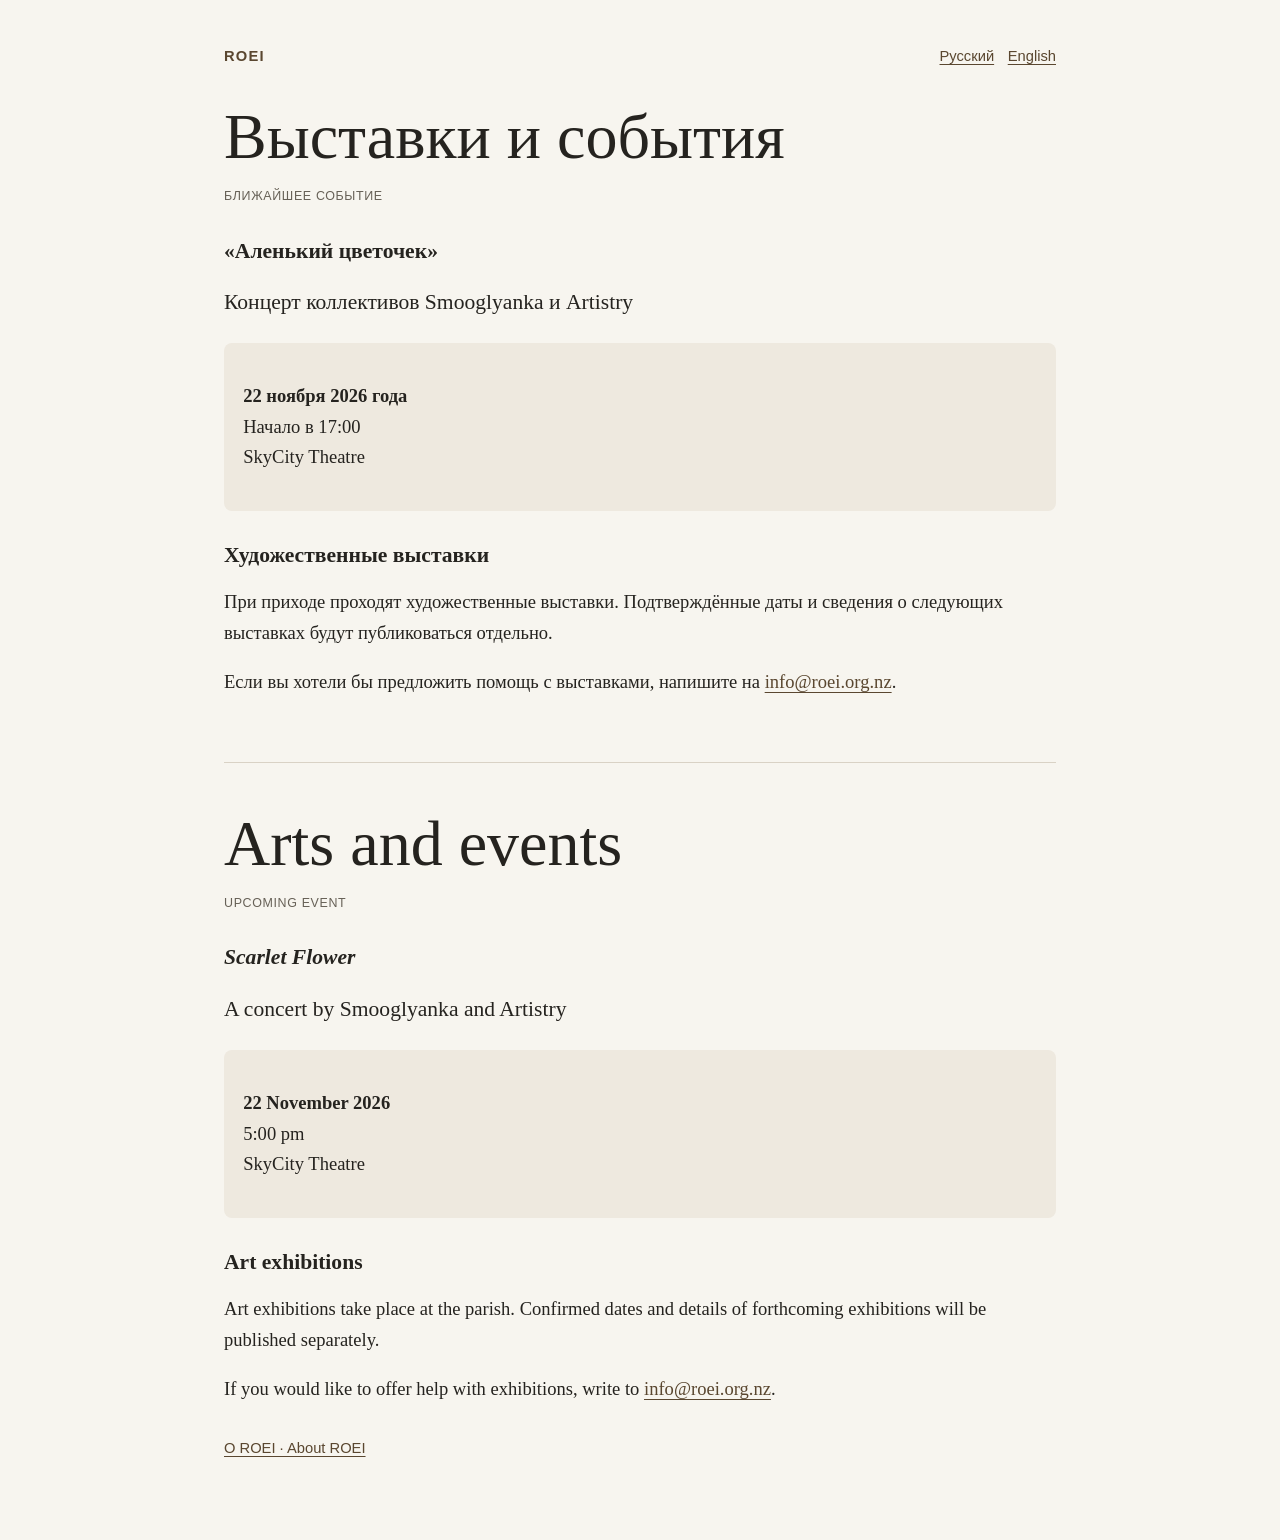
==== arts/index.html @ aa3d6685 "Add bilingual ROEI activity pages" ====
<!doctype html>
<html lang="en"><head><meta charset="utf-8"><meta name="viewport" content="width=device-width, initial-scale=1"><meta name="description" content="ROEI arts and cultural notices — выставки и события"><title>Arts and events · ROEI</title><link rel="stylesheet" href="/styles.css"></head>
<body><main>
<nav aria-label="Page navigation"><a class="home" href="/">ROEI</a><div class="language-links"><a href="#ru" lang="ru">Русский</a><a href="#en">English</a></div></nav>
<article id="ru" lang="ru"><h1>Выставки и события</h1><section id="scarlet-flower-ru"><p class="eyebrow">Ближайшее событие</p><h2>«Аленький цветочек»</h2><p class="lede">Концерт коллективов Smooglyanka и Artistry</p><div class="notice"><p><strong>22 ноября 2026 года</strong><br>Начало в 17:00<br>SkyCity Theatre</p></div></section><h2>Художественные выставки</h2><p>При приходе проходят художественные выставки. Подтверждённые даты и сведения о следующих выставках будут публиковаться отдельно.</p><p>Если вы хотели бы предложить помощь с выставками, напишите на <a href="mailto:info@roei.org.nz">info@roei.org.nz</a>.</p></article>
<article id="en" lang="en"><h1>Arts and events</h1><section id="scarlet-flower-en"><p class="eyebrow">Upcoming event</p><h2><em>Scarlet Flower</em></h2><p class="lede">A concert by Smooglyanka and Artistry</p><div class="notice"><p><strong>22 November 2026</strong><br>5:00 pm<br>SkyCity Theatre</p></div></section><h2>Art exhibitions</h2><p>Art exhibitions take place at the parish. Confirmed dates and details of forthcoming exhibitions will be published separately.</p><p>If you would like to offer help with exhibitions, write to <a href="mailto:info@roei.org.nz">info@roei.org.nz</a>.</p></article>
<p class="footer-links"><a href="/info/">О ROEI · About ROEI</a></p>
</main></body></html>
---- styles.css ----
:root {
  color-scheme: light;
  font-family: ui-serif, Georgia, Cambria, "Times New Roman", serif;
  background: #f7f5ef;
  color: #25231f;
  --paper: #f7f5ef;
  --panel: #eee9df;
  --line: #d9d2c5;
  --link: #5a4730;
  --muted: #676157;
}

* { box-sizing: border-box; }
html { scroll-behavior: smooth; }
body { margin: 0; background: var(--paper); }

main {
  width: min(100% - 2rem, 52rem);
  margin: 0 auto;
  padding: 2rem 0 4rem;
}

nav {
  display: flex;
  justify-content: space-between;
  align-items: center;
  gap: 1rem;
  margin-bottom: 2.5rem;
  font-family: ui-sans-serif, -apple-system, BlinkMacSystemFont, "Segoe UI", sans-serif;
  font-size: 0.92rem;
}

nav a, main a { color: var(--link); text-underline-offset: 0.2em; }
.home { font-weight: 700; letter-spacing: 0.08em; text-decoration: none; }
.language-links { display: flex; gap: 0.85rem; }

.hero { margin-bottom: 2.75rem; }
h1 {
  margin: 0 0 1rem;
  font-size: clamp(2.3rem, 8vw, 4rem);
  font-weight: 500;
  line-height: 1.03;
}
h2 { margin: 2rem 0 0.65rem; font-size: 1.35rem; line-height: 1.2; }
h3 { margin: 1.4rem 0 0.45rem; font-size: 1.08rem; }
p, li { font-size: clamp(1.03rem, 2.6vw, 1.16rem); line-height: 1.65; }
ul { margin: 0.75rem 0; padding-left: 1.3rem; }
.eyebrow, .meta, .status, .contact-label {
  font-family: ui-sans-serif, -apple-system, BlinkMacSystemFont, "Segoe UI", sans-serif;
}
.eyebrow { color: var(--muted); letter-spacing: 0.05em; text-transform: uppercase; font-size: 0.78rem; }
.lede { font-size: clamp(1.15rem, 3vw, 1.35rem); line-height: 1.55; }

.grid { display: grid; grid-template-columns: 1fr; gap: 1rem; margin: 1.5rem 0; }
.card {
  display: block;
  padding: 1.2rem;
  border: 1px solid var(--line);
  border-radius: 0.55rem;
  color: inherit;
  text-decoration: none;
  background: rgba(255,255,255,0.22);
}
.card:hover, .card:focus-visible { background: var(--panel); }
.card h2, .card h3 { margin-top: 0; }
.card p:last-child { margin-bottom: 0; }

article + article { margin-top: 4rem; padding-top: 3rem; border-top: 1px solid var(--line); }
.notice, .identity {
  margin: 1.5rem 0;
  padding: 1.2rem;
  background: var(--panel);
  border-radius: 0.5rem;
}
.status { display: inline-block; margin-bottom: 0.35rem; color: var(--muted); font-size: 0.84rem; font-weight: 700; }
.meta { color: var(--muted); font-size: 0.96rem; line-height: 1.65; }
.contact { font-weight: 700; overflow-wrap: anywhere; }
.identity { margin-top: 2.5rem; color: #5f594f; }
.identity p { margin: 0; font: 0.9rem/1.7 ui-sans-serif, -apple-system, BlinkMacSystemFont, "Segoe UI", sans-serif; }
.footer-links { margin-top: 2rem; font: 0.92rem/1.7 ui-sans-serif, -apple-system, BlinkMacSystemFont, "Segoe UI", sans-serif; }

@media (min-width: 42rem) {
  main { padding-top: 3rem; }
  .grid { grid-template-columns: repeat(3, 1fr); }
  .grid.two { grid-template-columns: repeat(2, 1fr); }
}
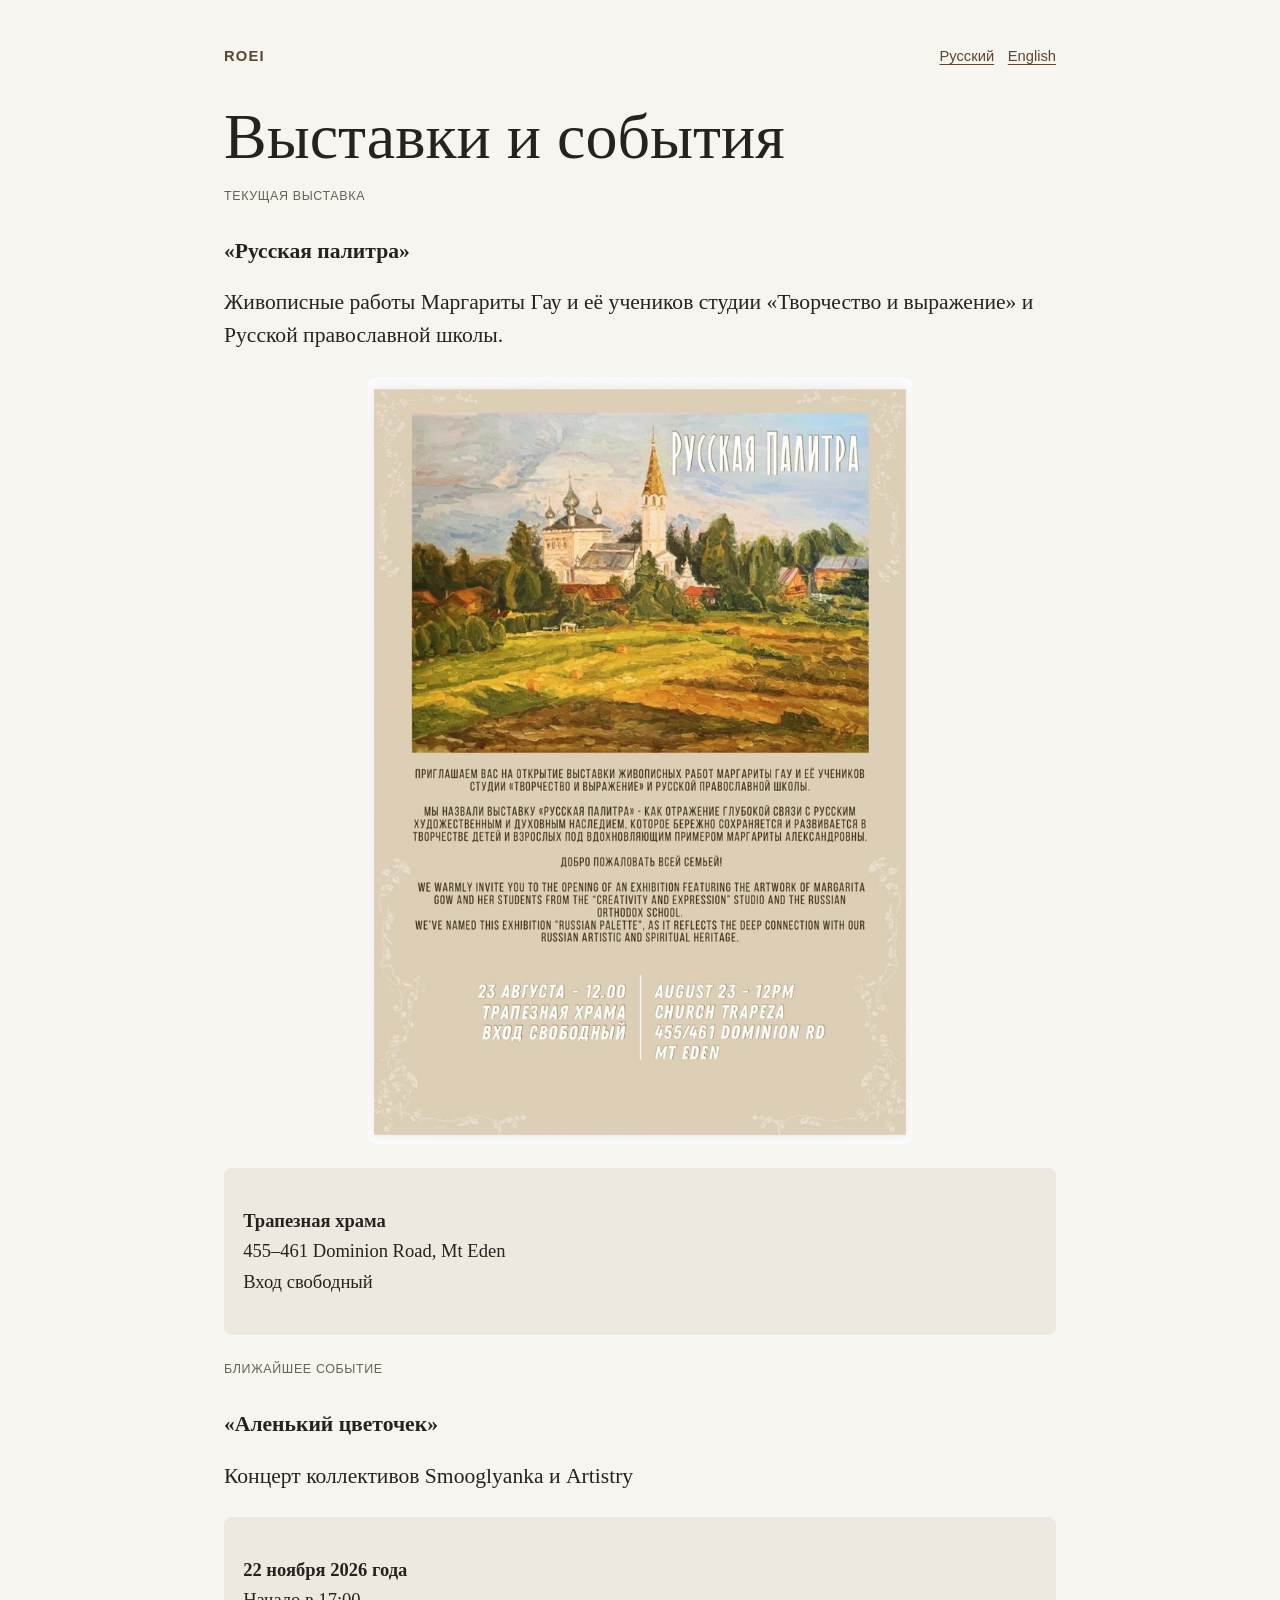
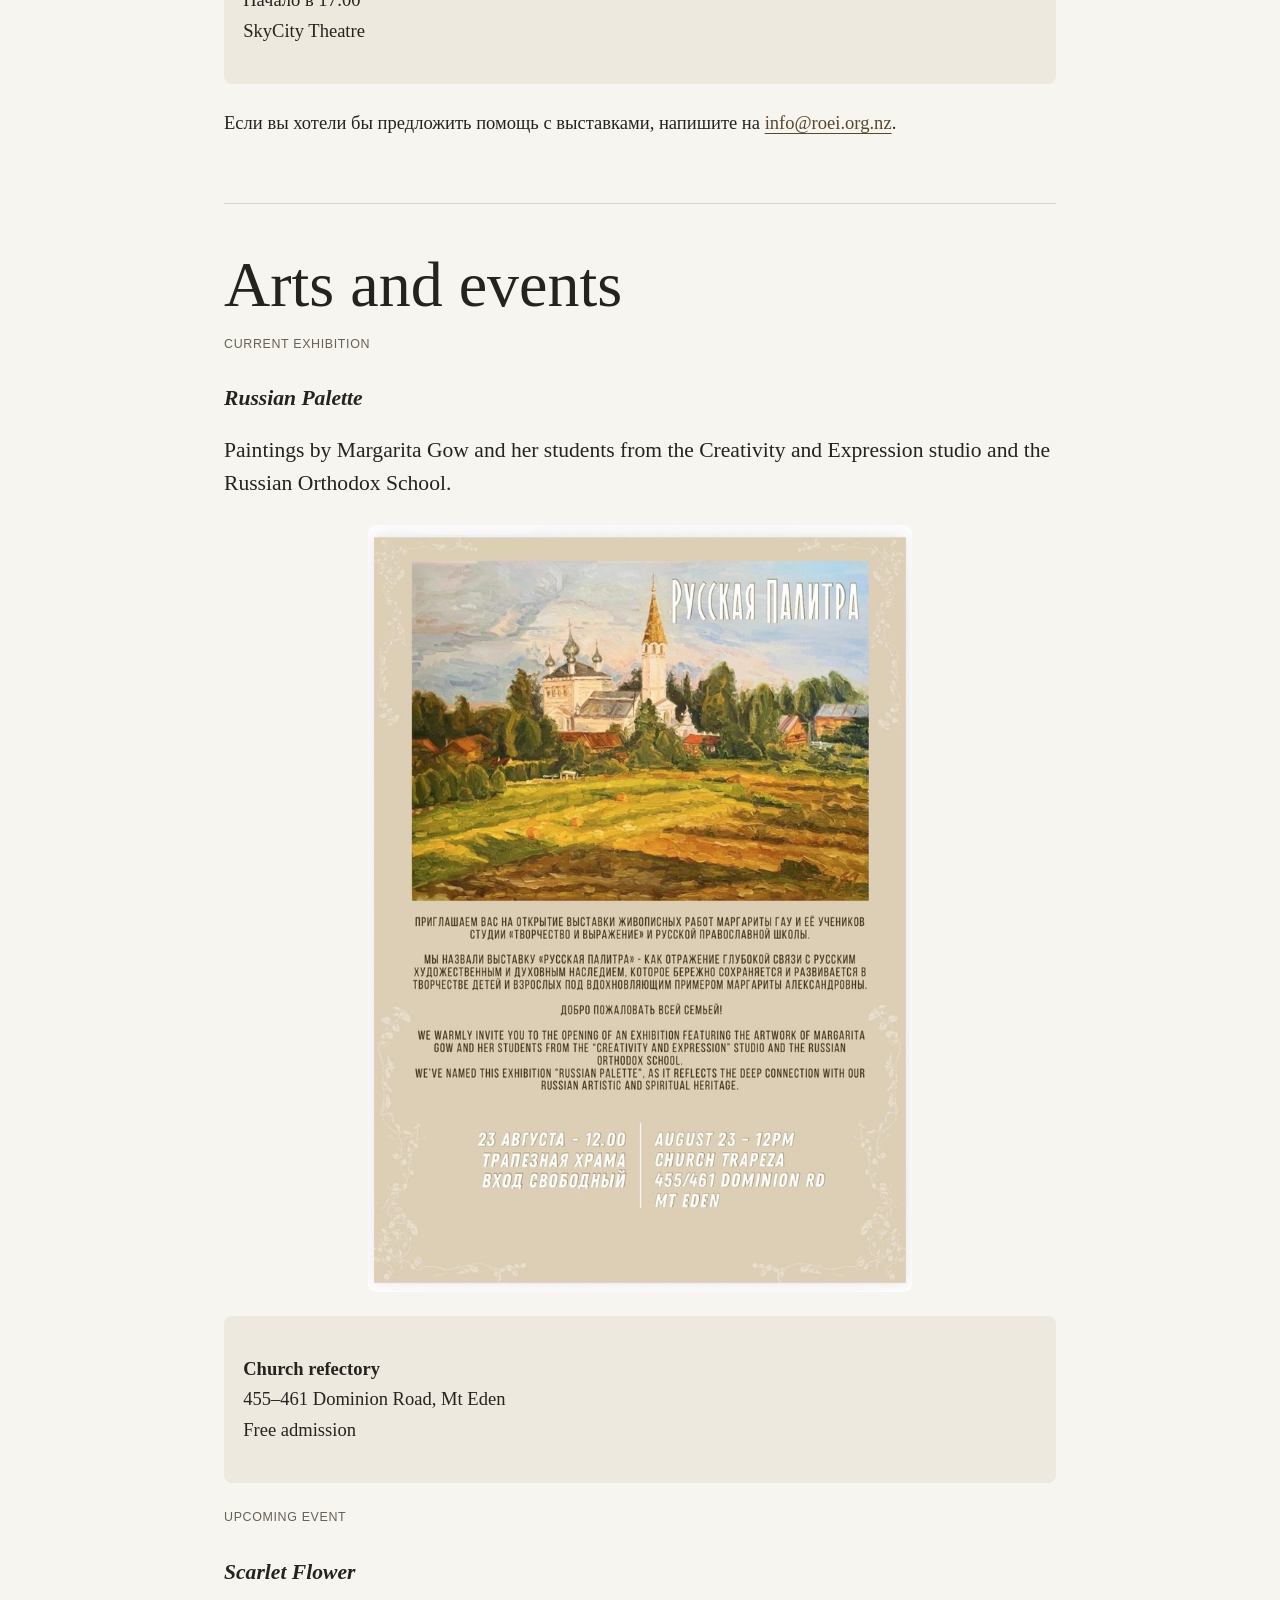
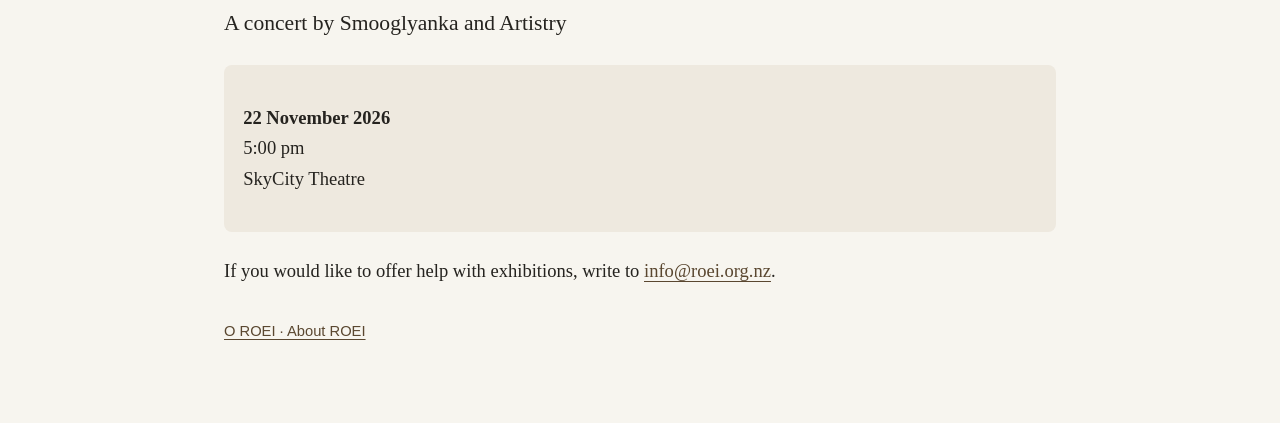
==== commit b9b348a5: "Add current Russian Palette exhibition" ====
--- a/arts/index.html
+++ b/arts/index.html
@@ -2,7 +2,7 @@
 <html lang="en"><head><meta charset="utf-8"><meta name="viewport" content="width=device-width, initial-scale=1"><meta name="description" content="ROEI arts and cultural notices — выставки и события"><title>Arts and events · ROEI</title><link rel="stylesheet" href="/styles.css"></head>
 <body><main>
 <nav aria-label="Page navigation"><a class="home" href="/">ROEI</a><div class="language-links"><a href="#ru" lang="ru">Русский</a><a href="#en">English</a></div></nav>
-<article id="ru" lang="ru"><h1>Выставки и события</h1><section id="scarlet-flower-ru"><p class="eyebrow">Ближайшее событие</p><h2>«Аленький цветочек»</h2><p class="lede">Концерт коллективов Smooglyanka и Artistry</p><div class="notice"><p><strong>22 ноября 2026 года</strong><br>Начало в 17:00<br>SkyCity Theatre</p></div></section><h2>Художественные выставки</h2><p>При приходе проходят художественные выставки. Подтверждённые даты и сведения о следующих выставках будут публиковаться отдельно.</p><p>Если вы хотели бы предложить помощь с выставками, напишите на <a href="mailto:info@roei.org.nz">info@roei.org.nz</a>.</p></article>
-<article id="en" lang="en"><h1>Arts and events</h1><section id="scarlet-flower-en"><p class="eyebrow">Upcoming event</p><h2><em>Scarlet Flower</em></h2><p class="lede">A concert by Smooglyanka and Artistry</p><div class="notice"><p><strong>22 November 2026</strong><br>5:00 pm<br>SkyCity Theatre</p></div></section><h2>Art exhibitions</h2><p>Art exhibitions take place at the parish. Confirmed dates and details of forthcoming exhibitions will be published separately.</p><p>If you would like to offer help with exhibitions, write to <a href="mailto:info@roei.org.nz">info@roei.org.nz</a>.</p></article>
+<article id="ru" lang="ru"><h1>Выставки и события</h1><section id="russian-palette-ru"><p class="eyebrow">Текущая выставка</p><h2>«Русская палитра»</h2><p class="lede">Живописные работы Маргариты Гау и её учеников студии «Творчество и выражение» и Русской православной школы.</p><img class="event-poster" src="/assets/russian-palette-exhibition.jpg" alt="Афиша выставки «Русская палитра» Маргариты Гау и её учеников"><div class="notice"><p><strong>Трапезная храма</strong><br>455–461 Dominion Road, Mt Eden<br>Вход свободный</p></div></section><section id="scarlet-flower-ru"><p class="eyebrow">Ближайшее событие</p><h2>«Аленький цветочек»</h2><p class="lede">Концерт коллективов Smooglyanka и Artistry</p><div class="notice"><p><strong>22 ноября 2026 года</strong><br>Начало в 17:00<br>SkyCity Theatre</p></div></section><p>Если вы хотели бы предложить помощь с выставками, напишите на <a href="mailto:info@roei.org.nz">info@roei.org.nz</a>.</p></article>
+<article id="en" lang="en"><h1>Arts and events</h1><section id="russian-palette-en"><p class="eyebrow">Current exhibition</p><h2><em>Russian Palette</em></h2><p class="lede">Paintings by Margarita Gow and her students from the Creativity and Expression studio and the Russian Orthodox School.</p><img class="event-poster" src="/assets/russian-palette-exhibition.jpg" alt="Poster for the Russian Palette exhibition by Margarita Gow and her students"><div class="notice"><p><strong>Church refectory</strong><br>455–461 Dominion Road, Mt Eden<br>Free admission</p></div></section><section id="scarlet-flower-en"><p class="eyebrow">Upcoming event</p><h2><em>Scarlet Flower</em></h2><p class="lede">A concert by Smooglyanka and Artistry</p><div class="notice"><p><strong>22 November 2026</strong><br>5:00 pm<br>SkyCity Theatre</p></div></section><p>If you would like to offer help with exhibitions, write to <a href="mailto:info@roei.org.nz">info@roei.org.nz</a>.</p></article>
 <p class="footer-links"><a href="/info/">О ROEI · About ROEI</a></p>
 </main></body></html>
--- a/styles.css
+++ b/styles.css
@@ -75,6 +75,7 @@
 .status { display: inline-block; margin-bottom: 0.35rem; color: var(--muted); font-size: 0.84rem; font-weight: 700; }
 .meta { color: var(--muted); font-size: 0.96rem; line-height: 1.65; }
 .contact { font-weight: 700; overflow-wrap: anywhere; }
+.event-poster { display: block; width: min(100%, 34rem); height: auto; margin: 1.5rem auto; border-radius: 0.5rem; }
 .identity { margin-top: 2.5rem; color: #5f594f; }
 .identity p { margin: 0; font: 0.9rem/1.7 ui-sans-serif, -apple-system, BlinkMacSystemFont, "Segoe UI", sans-serif; }
 .footer-links { margin-top: 2rem; font: 0.92rem/1.7 ui-sans-serif, -apple-system, BlinkMacSystemFont, "Segoe UI", sans-serif; }
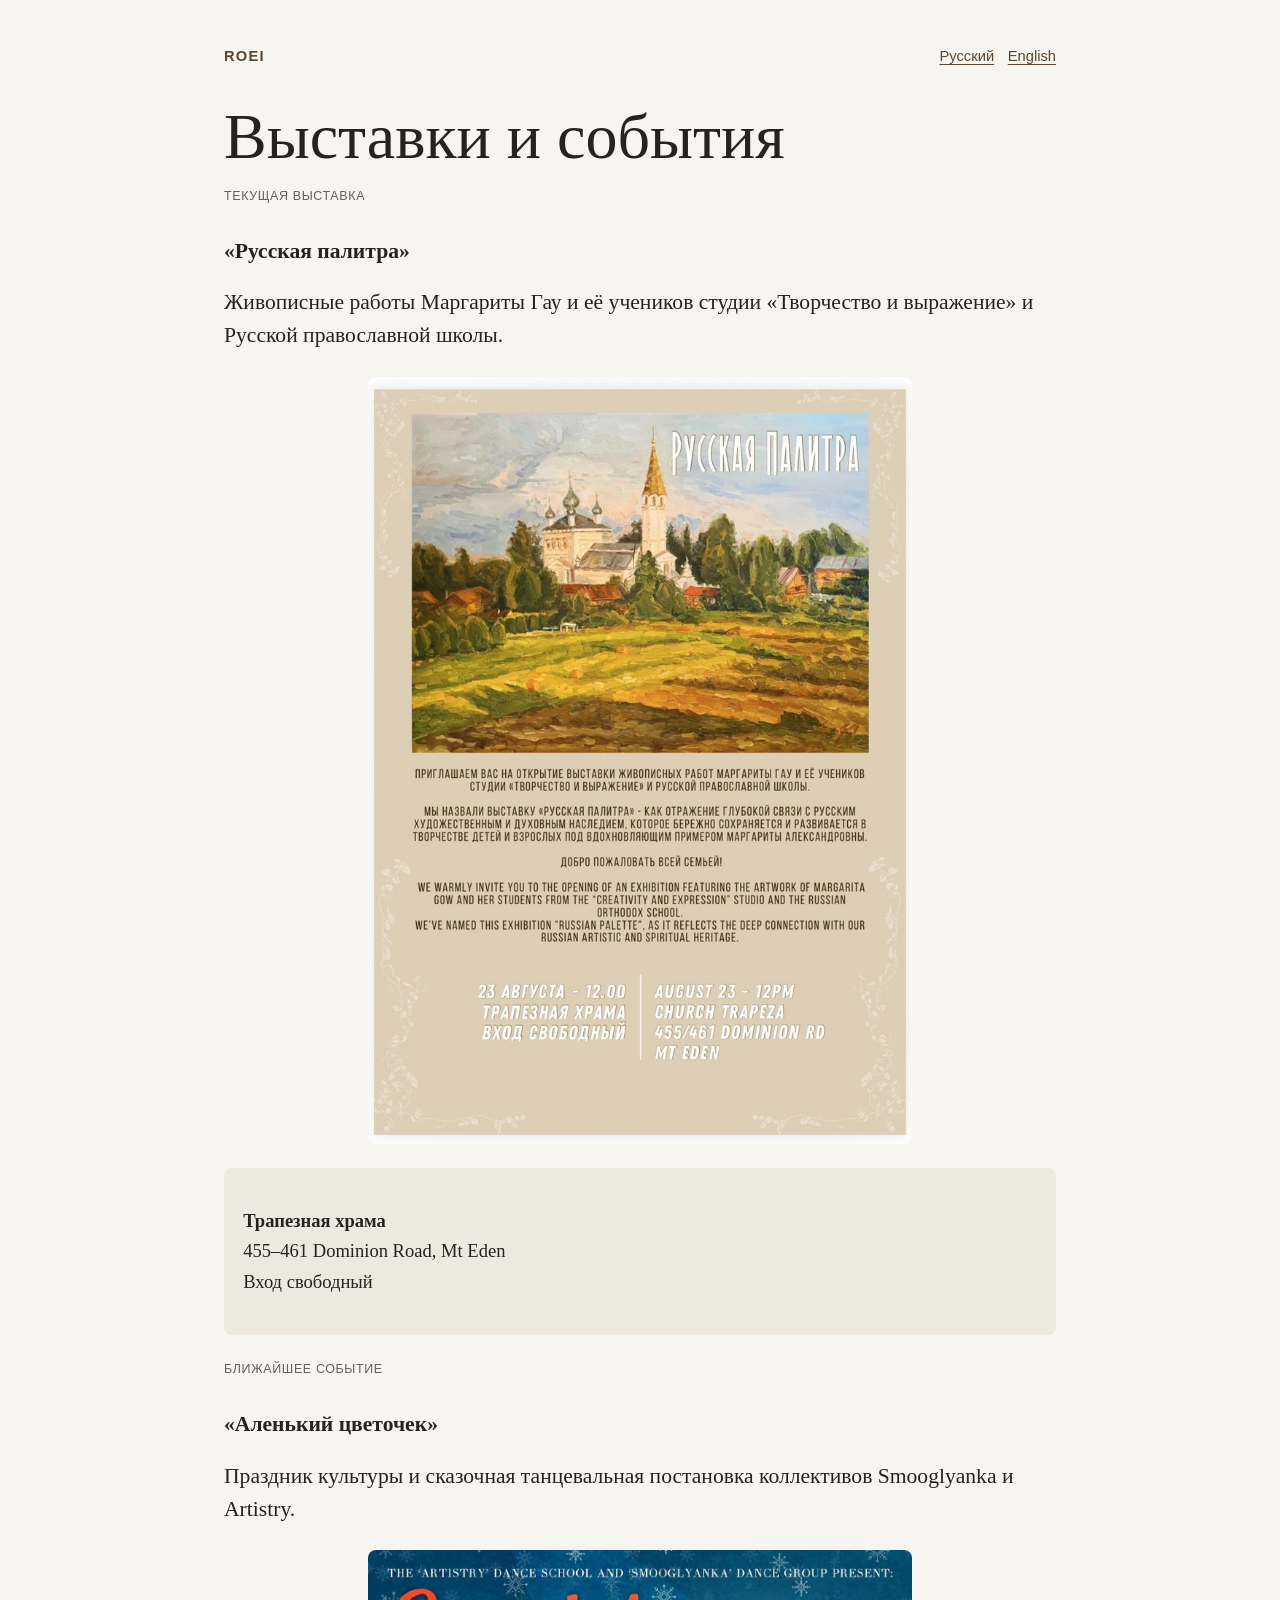
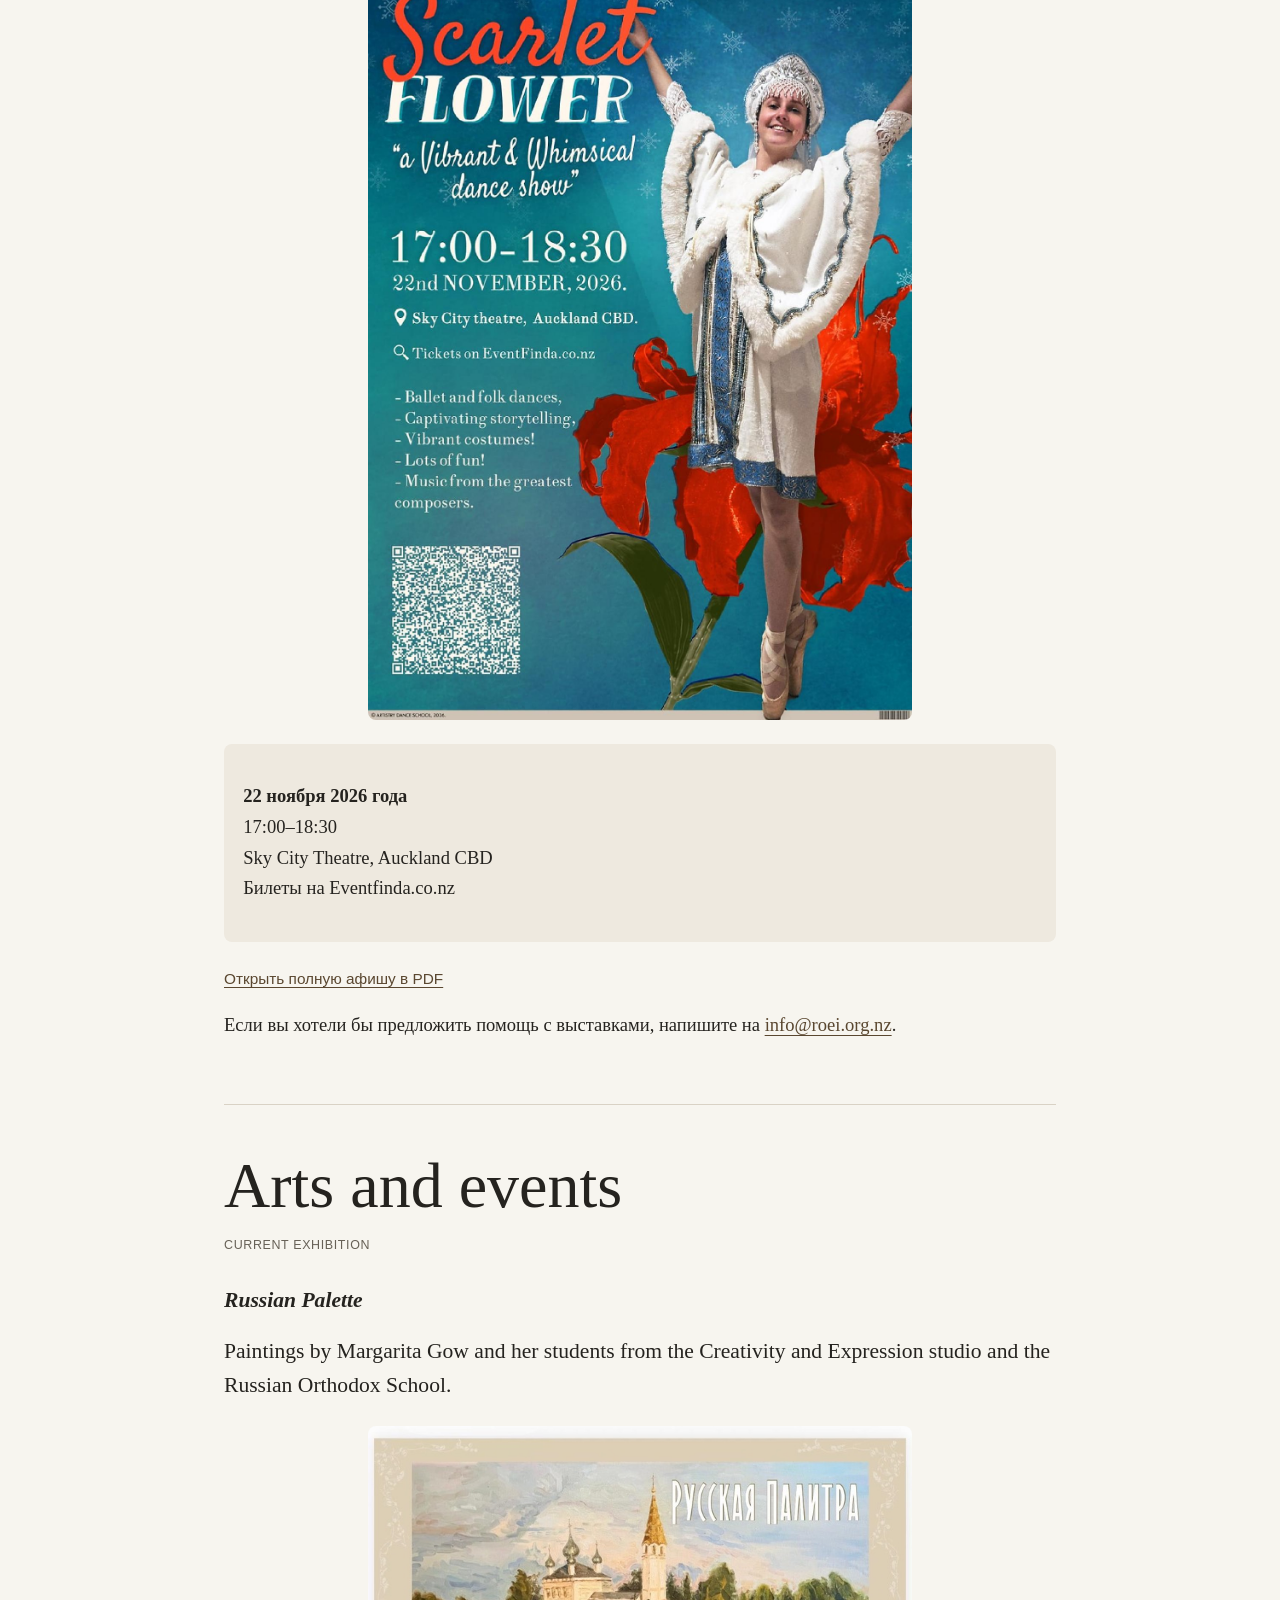
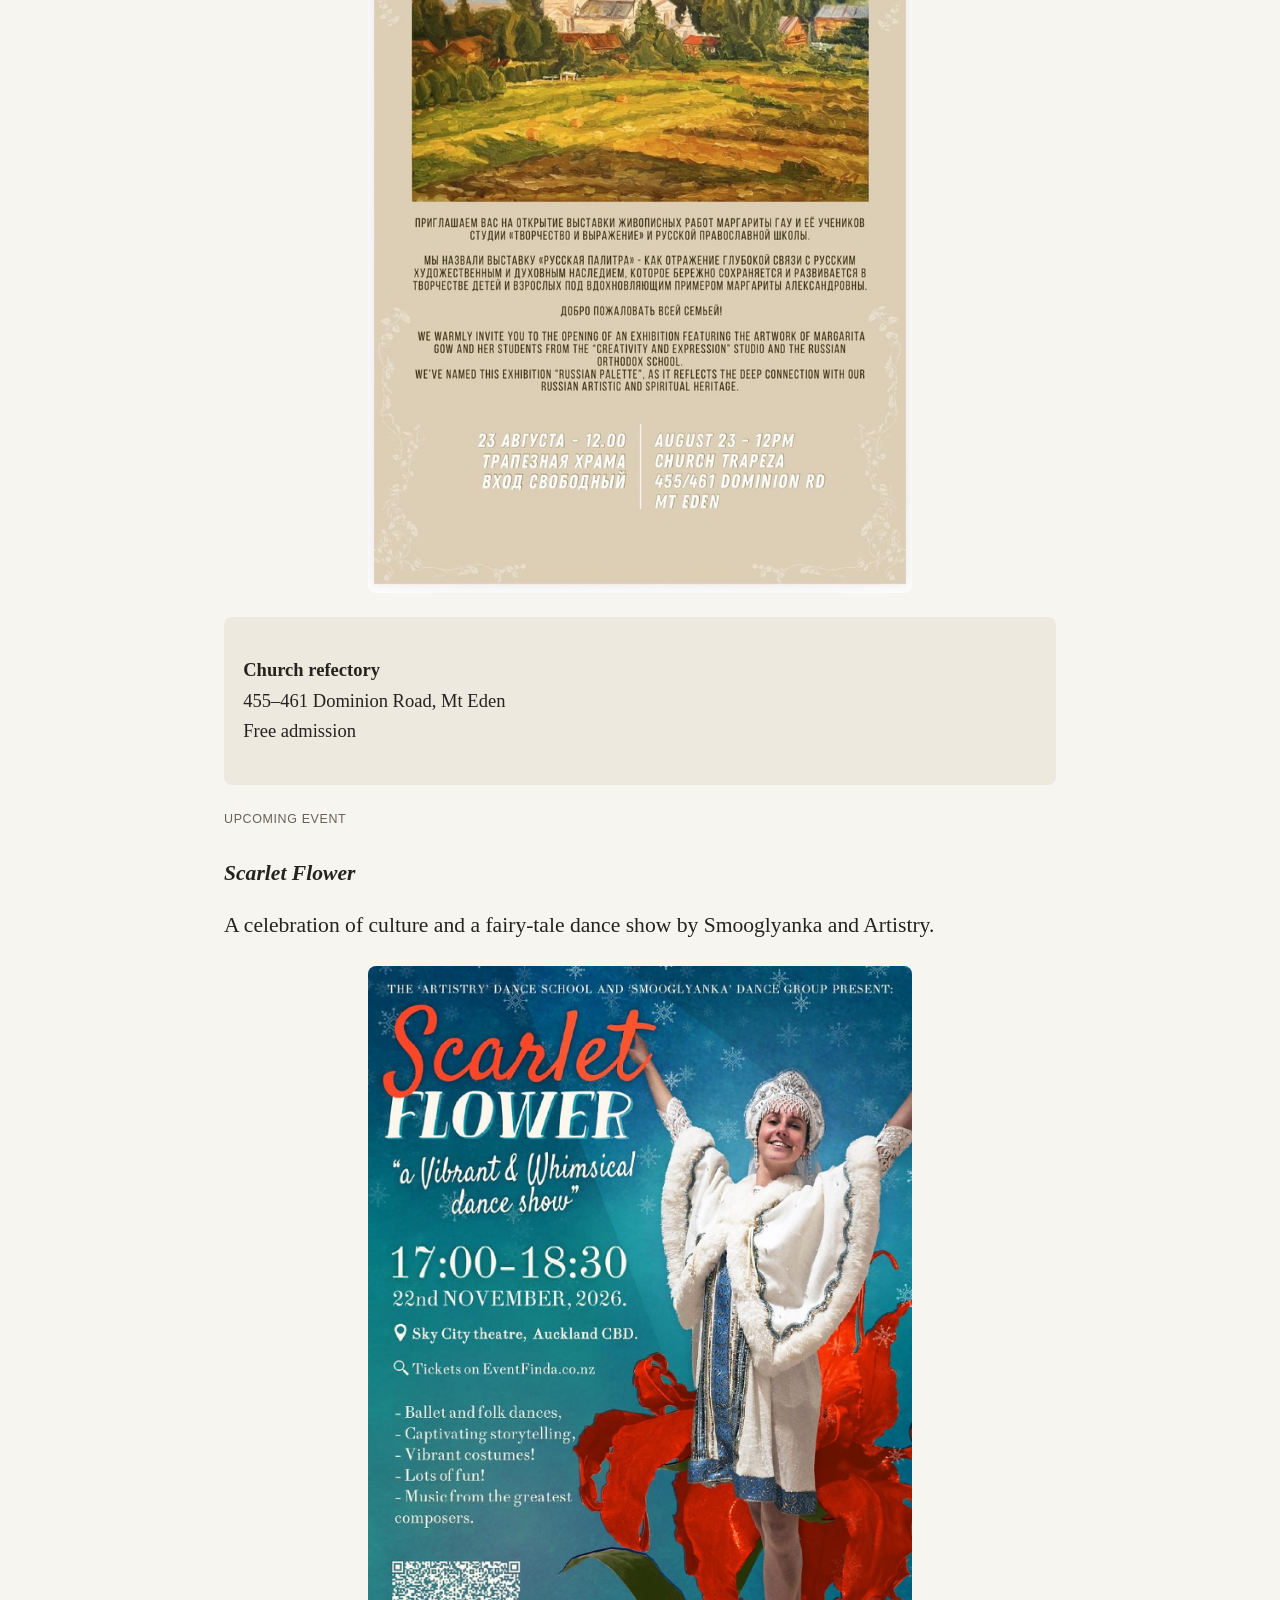
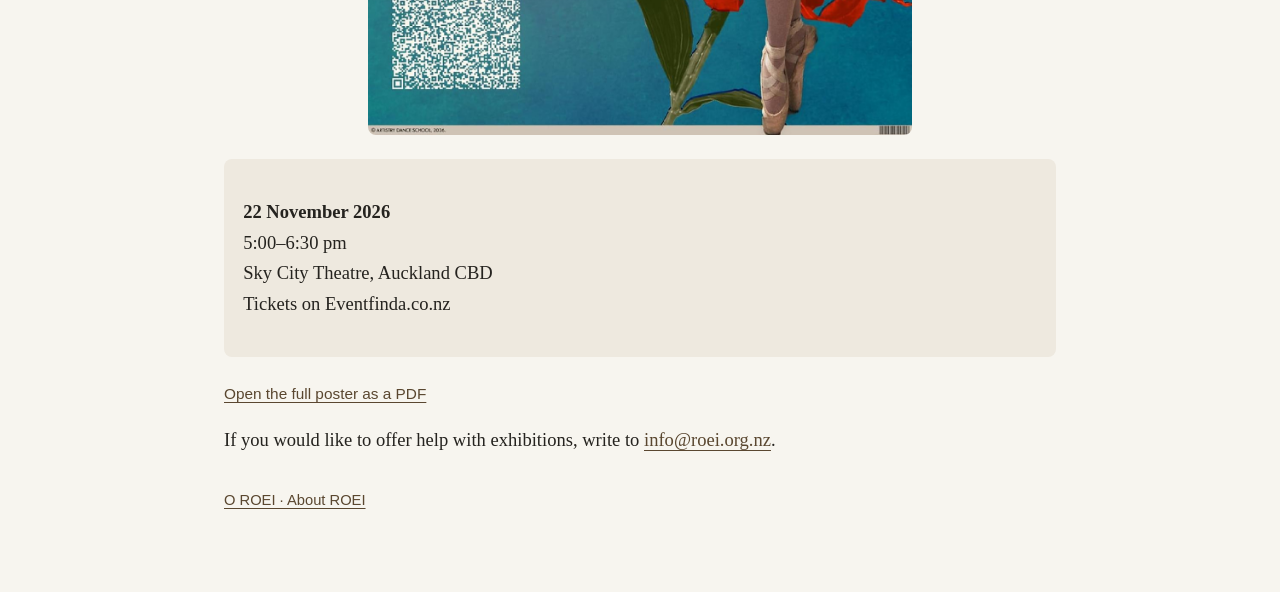
==== commit 266dae96: "Add Scarlet Flower concert poster" ====
--- a/arts/index.html
+++ b/arts/index.html
@@ -2,7 +2,7 @@
 <html lang="en"><head><meta charset="utf-8"><meta name="viewport" content="width=device-width, initial-scale=1"><meta name="description" content="ROEI arts and cultural notices — выставки и события"><title>Arts and events · ROEI</title><link rel="stylesheet" href="/styles.css"></head>
 <body><main>
 <nav aria-label="Page navigation"><a class="home" href="/">ROEI</a><div class="language-links"><a href="#ru" lang="ru">Русский</a><a href="#en">English</a></div></nav>
-<article id="ru" lang="ru"><h1>Выставки и события</h1><section id="russian-palette-ru"><p class="eyebrow">Текущая выставка</p><h2>«Русская палитра»</h2><p class="lede">Живописные работы Маргариты Гау и её учеников студии «Творчество и выражение» и Русской православной школы.</p><img class="event-poster" src="/assets/russian-palette-exhibition.jpg" alt="Афиша выставки «Русская палитра» Маргариты Гау и её учеников"><div class="notice"><p><strong>Трапезная храма</strong><br>455–461 Dominion Road, Mt Eden<br>Вход свободный</p></div></section><section id="scarlet-flower-ru"><p class="eyebrow">Ближайшее событие</p><h2>«Аленький цветочек»</h2><p class="lede">Концерт коллективов Smooglyanka и Artistry</p><div class="notice"><p><strong>22 ноября 2026 года</strong><br>Начало в 17:00<br>SkyCity Theatre</p></div></section><p>Если вы хотели бы предложить помощь с выставками, напишите на <a href="mailto:info@roei.org.nz">info@roei.org.nz</a>.</p></article>
-<article id="en" lang="en"><h1>Arts and events</h1><section id="russian-palette-en"><p class="eyebrow">Current exhibition</p><h2><em>Russian Palette</em></h2><p class="lede">Paintings by Margarita Gow and her students from the Creativity and Expression studio and the Russian Orthodox School.</p><img class="event-poster" src="/assets/russian-palette-exhibition.jpg" alt="Poster for the Russian Palette exhibition by Margarita Gow and her students"><div class="notice"><p><strong>Church refectory</strong><br>455–461 Dominion Road, Mt Eden<br>Free admission</p></div></section><section id="scarlet-flower-en"><p class="eyebrow">Upcoming event</p><h2><em>Scarlet Flower</em></h2><p class="lede">A concert by Smooglyanka and Artistry</p><div class="notice"><p><strong>22 November 2026</strong><br>5:00 pm<br>SkyCity Theatre</p></div></section><p>If you would like to offer help with exhibitions, write to <a href="mailto:info@roei.org.nz">info@roei.org.nz</a>.</p></article>
+<article id="ru" lang="ru"><h1>Выставки и события</h1><section id="russian-palette-ru"><p class="eyebrow">Текущая выставка</p><h2>«Русская палитра»</h2><p class="lede">Живописные работы Маргариты Гау и её учеников студии «Творчество и выражение» и Русской православной школы.</p><img class="event-poster" src="/assets/russian-palette-exhibition.jpg" alt="Афиша выставки «Русская палитра» Маргариты Гау и её учеников"><div class="notice"><p><strong>Трапезная храма</strong><br>455–461 Dominion Road, Mt Eden<br>Вход свободный</p></div></section><section id="scarlet-flower-ru"><p class="eyebrow">Ближайшее событие</p><h2>«Аленький цветочек»</h2><p class="lede">Праздник культуры и сказочная танцевальная постановка коллективов Smooglyanka и Artistry.</p><a href="/assets/scarlet-flower.pdf"><img class="event-poster" src="/assets/scarlet-flower-poster.jpg" alt="Афиша танцевального спектакля «Аленький цветочек»: 22 ноября 2026 года, 17:00–18:30, Sky City Theatre"></a><div class="notice"><p><strong>22 ноября 2026 года</strong><br>17:00–18:30<br>Sky City Theatre, Auckland CBD<br>Билеты на Eventfinda.co.nz</p></div><p class="meta"><a href="/assets/scarlet-flower.pdf">Открыть полную афишу в PDF</a></p></section><p>Если вы хотели бы предложить помощь с выставками, напишите на <a href="mailto:info@roei.org.nz">info@roei.org.nz</a>.</p></article>
+<article id="en" lang="en"><h1>Arts and events</h1><section id="russian-palette-en"><p class="eyebrow">Current exhibition</p><h2><em>Russian Palette</em></h2><p class="lede">Paintings by Margarita Gow and her students from the Creativity and Expression studio and the Russian Orthodox School.</p><img class="event-poster" src="/assets/russian-palette-exhibition.jpg" alt="Poster for the Russian Palette exhibition by Margarita Gow and her students"><div class="notice"><p><strong>Church refectory</strong><br>455–461 Dominion Road, Mt Eden<br>Free admission</p></div></section><section id="scarlet-flower-en"><p class="eyebrow">Upcoming event</p><h2><em>Scarlet Flower</em></h2><p class="lede">A celebration of culture and a fairy-tale dance show by Smooglyanka and Artistry.</p><a href="/assets/scarlet-flower.pdf"><img class="event-poster" src="/assets/scarlet-flower-poster.jpg" alt="Scarlet Flower dance-show poster: 22 November 2026, 5:00–6:30 pm, Sky City Theatre"></a><div class="notice"><p><strong>22 November 2026</strong><br>5:00–6:30 pm<br>Sky City Theatre, Auckland CBD<br>Tickets on Eventfinda.co.nz</p></div><p class="meta"><a href="/assets/scarlet-flower.pdf">Open the full poster as a PDF</a></p></section><p>If you would like to offer help with exhibitions, write to <a href="mailto:info@roei.org.nz">info@roei.org.nz</a>.</p></article>
 <p class="footer-links"><a href="/info/">О ROEI · About ROEI</a></p>
 </main></body></html>
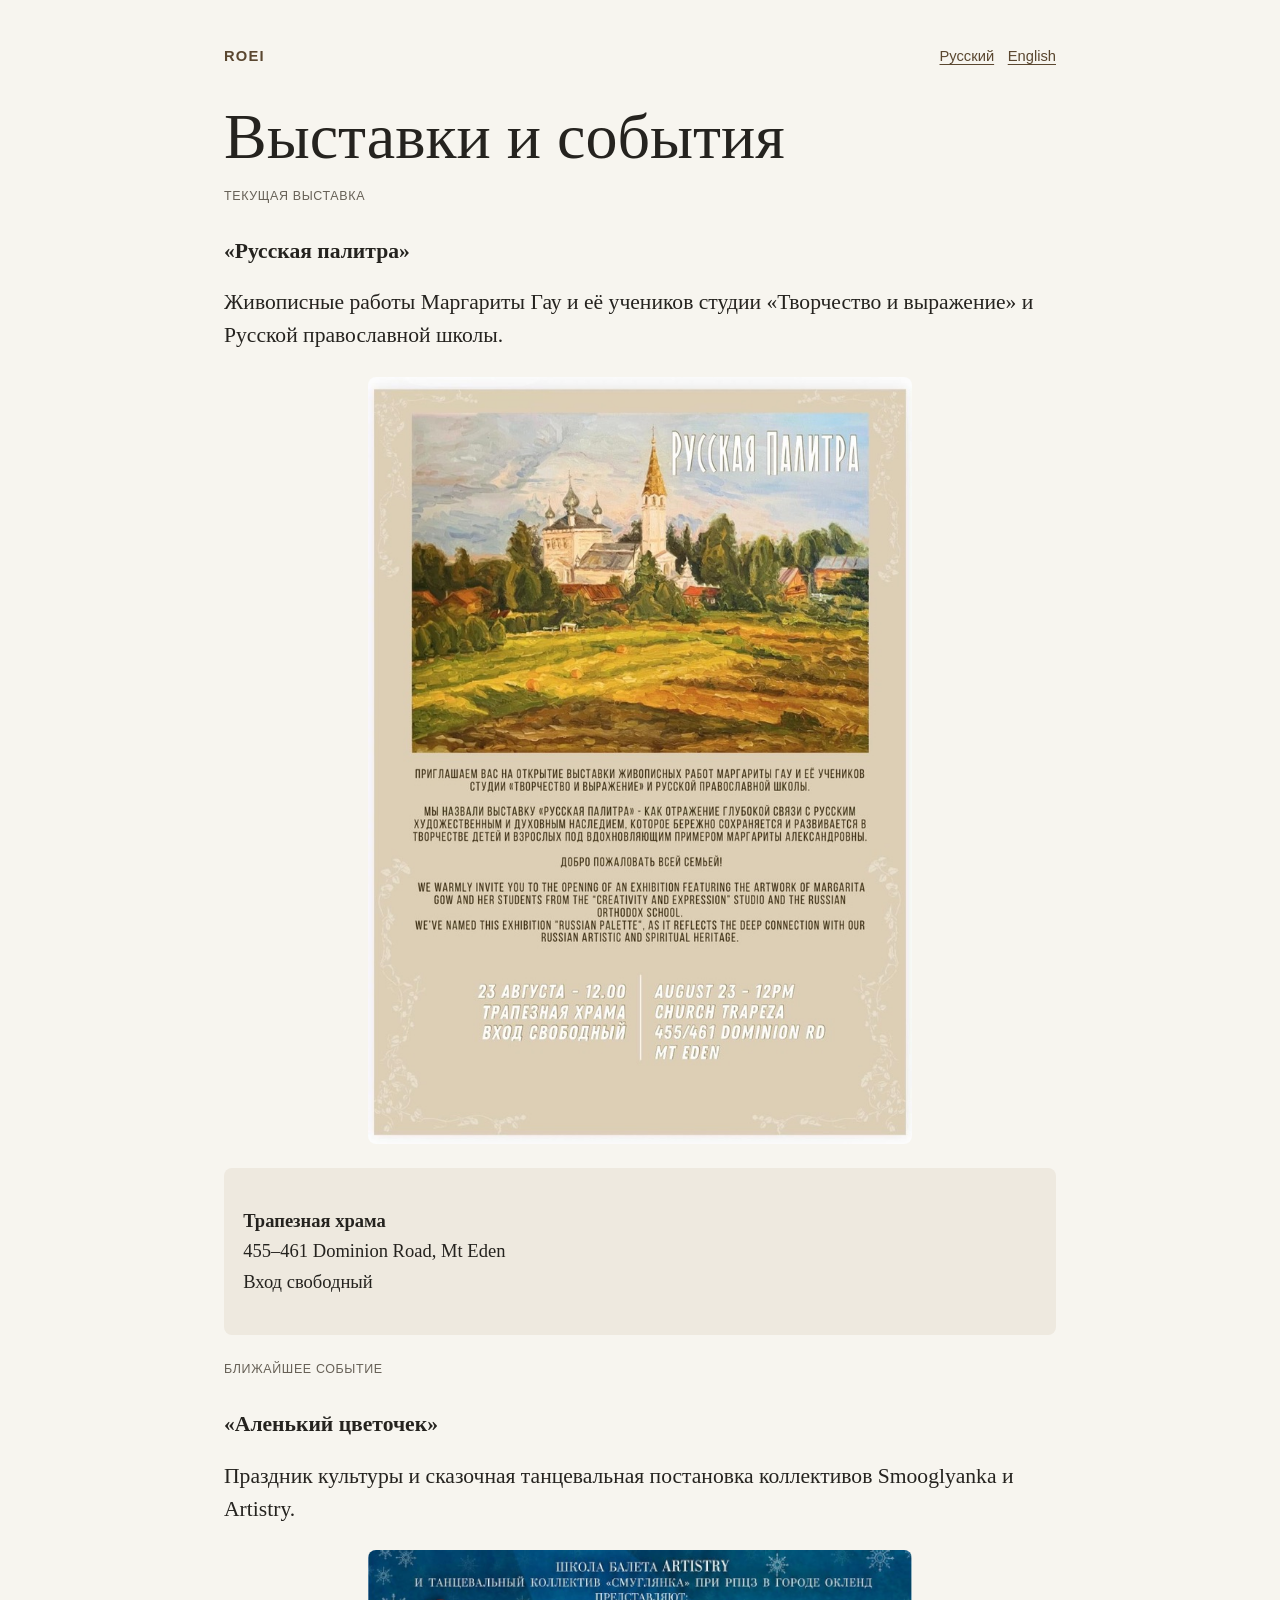
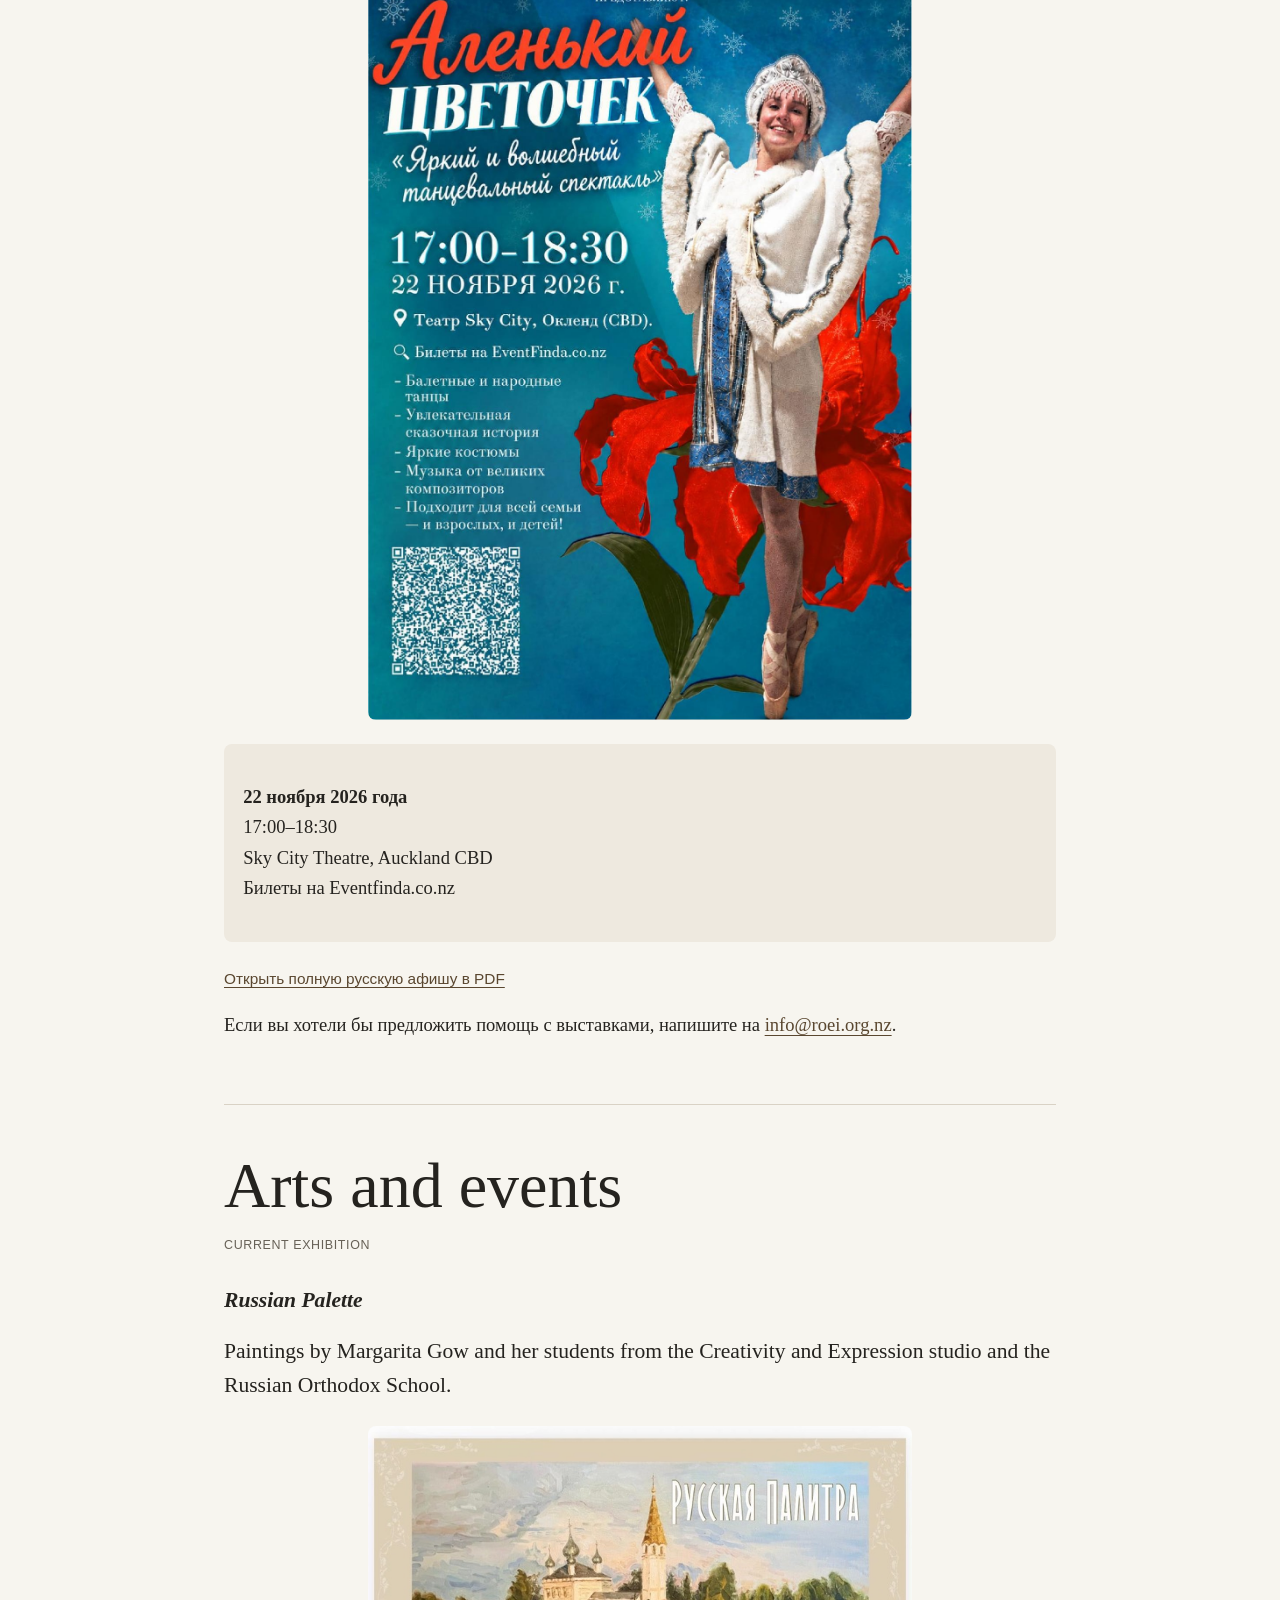
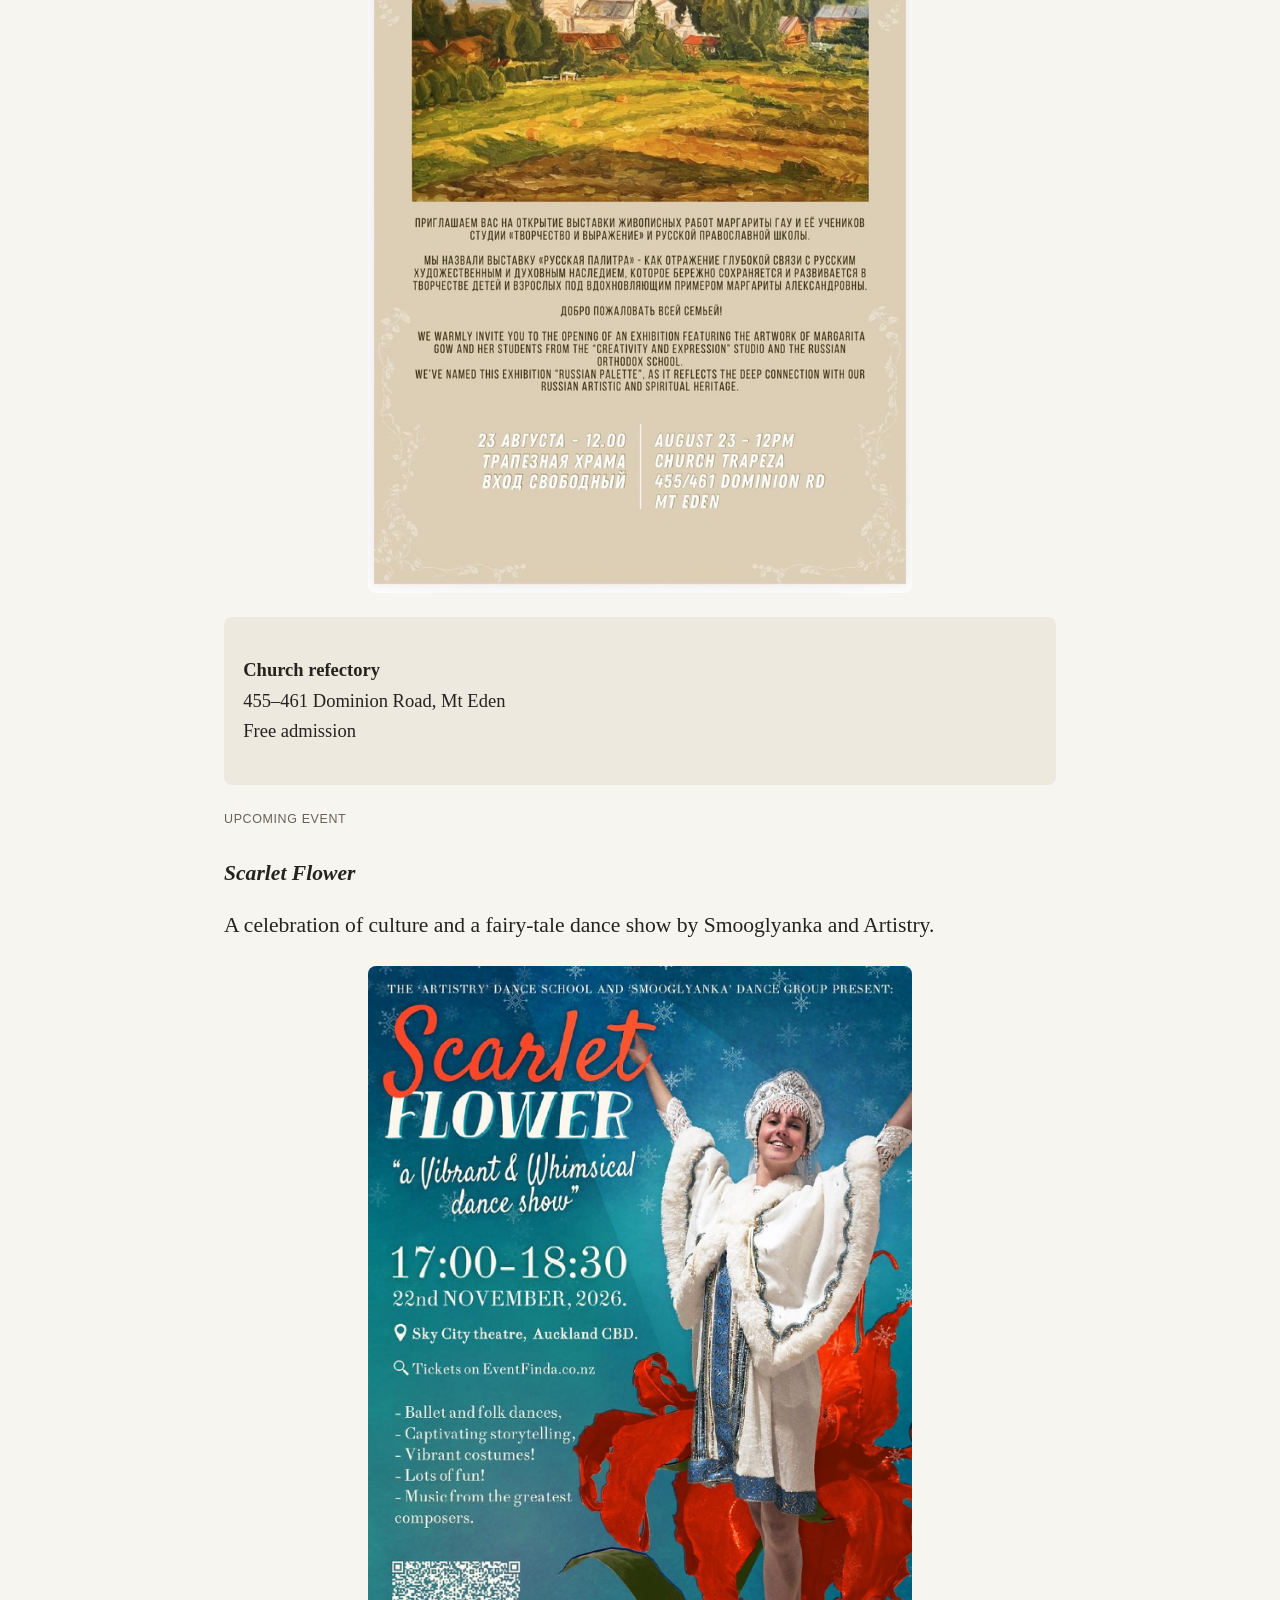
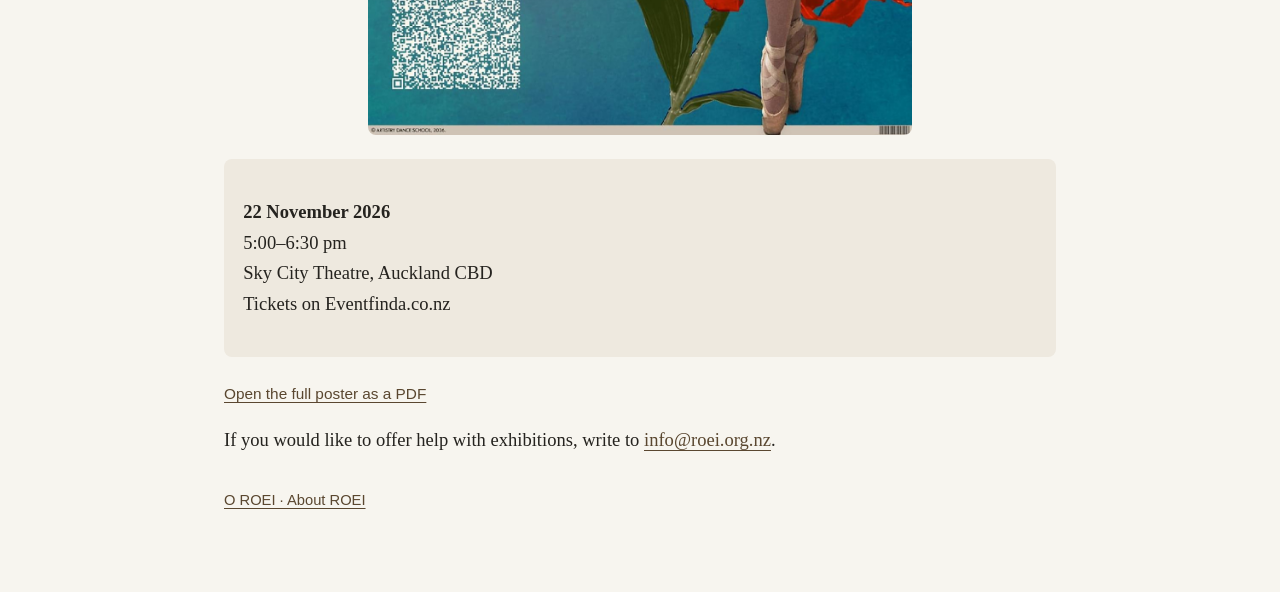
==== commit d0a53aed: "Add Russian Scarlet Flower poster" ====
--- a/arts/index.html
+++ b/arts/index.html
@@ -1,8 +1,8 @@
 <!doctype html>
-<html lang="en"><head><meta charset="utf-8"><meta name="viewport" content="width=device-width, initial-scale=1"><meta name="description" content="ROEI arts and cultural notices — выставки и события"><title>Arts and events · ROEI</title><link rel="stylesheet" href="/styles.css"></head>
+<html lang="en"><head><meta charset="utf-8"><meta name="viewport" content="width=device-width, initial-scale=1"><meta name="description" content="ROEI arts and cultural notices — выставки и события"><title>Arts and events · ROEI</title><link rel="stylesheet" href="/styles.css?v=b9b348a"></head>
 <body><main>
 <nav aria-label="Page navigation"><a class="home" href="/">ROEI</a><div class="language-links"><a href="#ru" lang="ru">Русский</a><a href="#en">English</a></div></nav>
-<article id="ru" lang="ru"><h1>Выставки и события</h1><section id="russian-palette-ru"><p class="eyebrow">Текущая выставка</p><h2>«Русская палитра»</h2><p class="lede">Живописные работы Маргариты Гау и её учеников студии «Творчество и выражение» и Русской православной школы.</p><img class="event-poster" src="/assets/russian-palette-exhibition.jpg" alt="Афиша выставки «Русская палитра» Маргариты Гау и её учеников"><div class="notice"><p><strong>Трапезная храма</strong><br>455–461 Dominion Road, Mt Eden<br>Вход свободный</p></div></section><section id="scarlet-flower-ru"><p class="eyebrow">Ближайшее событие</p><h2>«Аленький цветочек»</h2><p class="lede">Праздник культуры и сказочная танцевальная постановка коллективов Smooglyanka и Artistry.</p><a href="/assets/scarlet-flower.pdf"><img class="event-poster" src="/assets/scarlet-flower-poster.jpg" alt="Афиша танцевального спектакля «Аленький цветочек»: 22 ноября 2026 года, 17:00–18:30, Sky City Theatre"></a><div class="notice"><p><strong>22 ноября 2026 года</strong><br>17:00–18:30<br>Sky City Theatre, Auckland CBD<br>Билеты на Eventfinda.co.nz</p></div><p class="meta"><a href="/assets/scarlet-flower.pdf">Открыть полную афишу в PDF</a></p></section><p>Если вы хотели бы предложить помощь с выставками, напишите на <a href="mailto:info@roei.org.nz">info@roei.org.nz</a>.</p></article>
+<article id="ru" lang="ru"><h1>Выставки и события</h1><section id="russian-palette-ru"><p class="eyebrow">Текущая выставка</p><h2>«Русская палитра»</h2><p class="lede">Живописные работы Маргариты Гау и её учеников студии «Творчество и выражение» и Русской православной школы.</p><img class="event-poster" src="/assets/russian-palette-exhibition.jpg" alt="Афиша выставки «Русская палитра» Маргариты Гау и её учеников"><div class="notice"><p><strong>Трапезная храма</strong><br>455–461 Dominion Road, Mt Eden<br>Вход свободный</p></div></section><section id="scarlet-flower-ru"><p class="eyebrow">Ближайшее событие</p><h2>«Аленький цветочек»</h2><p class="lede">Праздник культуры и сказочная танцевальная постановка коллективов Smooglyanka и Artistry.</p><a href="/assets/flower.pdf"><img class="event-poster" src="/assets/flower-poster.jpg" alt="Русская афиша танцевального спектакля «Аленький цветочек»: 22 ноября 2026 года, 17:00–18:30, Sky City Theatre"></a><div class="notice"><p><strong>22 ноября 2026 года</strong><br>17:00–18:30<br>Sky City Theatre, Auckland CBD<br>Билеты на Eventfinda.co.nz</p></div><p class="meta"><a href="/assets/flower.pdf">Открыть полную русскую афишу в PDF</a></p></section><p>Если вы хотели бы предложить помощь с выставками, напишите на <a href="mailto:info@roei.org.nz">info@roei.org.nz</a>.</p></article>
 <article id="en" lang="en"><h1>Arts and events</h1><section id="russian-palette-en"><p class="eyebrow">Current exhibition</p><h2><em>Russian Palette</em></h2><p class="lede">Paintings by Margarita Gow and her students from the Creativity and Expression studio and the Russian Orthodox School.</p><img class="event-poster" src="/assets/russian-palette-exhibition.jpg" alt="Poster for the Russian Palette exhibition by Margarita Gow and her students"><div class="notice"><p><strong>Church refectory</strong><br>455–461 Dominion Road, Mt Eden<br>Free admission</p></div></section><section id="scarlet-flower-en"><p class="eyebrow">Upcoming event</p><h2><em>Scarlet Flower</em></h2><p class="lede">A celebration of culture and a fairy-tale dance show by Smooglyanka and Artistry.</p><a href="/assets/scarlet-flower.pdf"><img class="event-poster" src="/assets/scarlet-flower-poster.jpg" alt="Scarlet Flower dance-show poster: 22 November 2026, 5:00–6:30 pm, Sky City Theatre"></a><div class="notice"><p><strong>22 November 2026</strong><br>5:00–6:30 pm<br>Sky City Theatre, Auckland CBD<br>Tickets on Eventfinda.co.nz</p></div><p class="meta"><a href="/assets/scarlet-flower.pdf">Open the full poster as a PDF</a></p></section><p>If you would like to offer help with exhibitions, write to <a href="mailto:info@roei.org.nz">info@roei.org.nz</a>.</p></article>
 <p class="footer-links"><a href="/info/">О ROEI · About ROEI</a></p>
 </main></body></html>
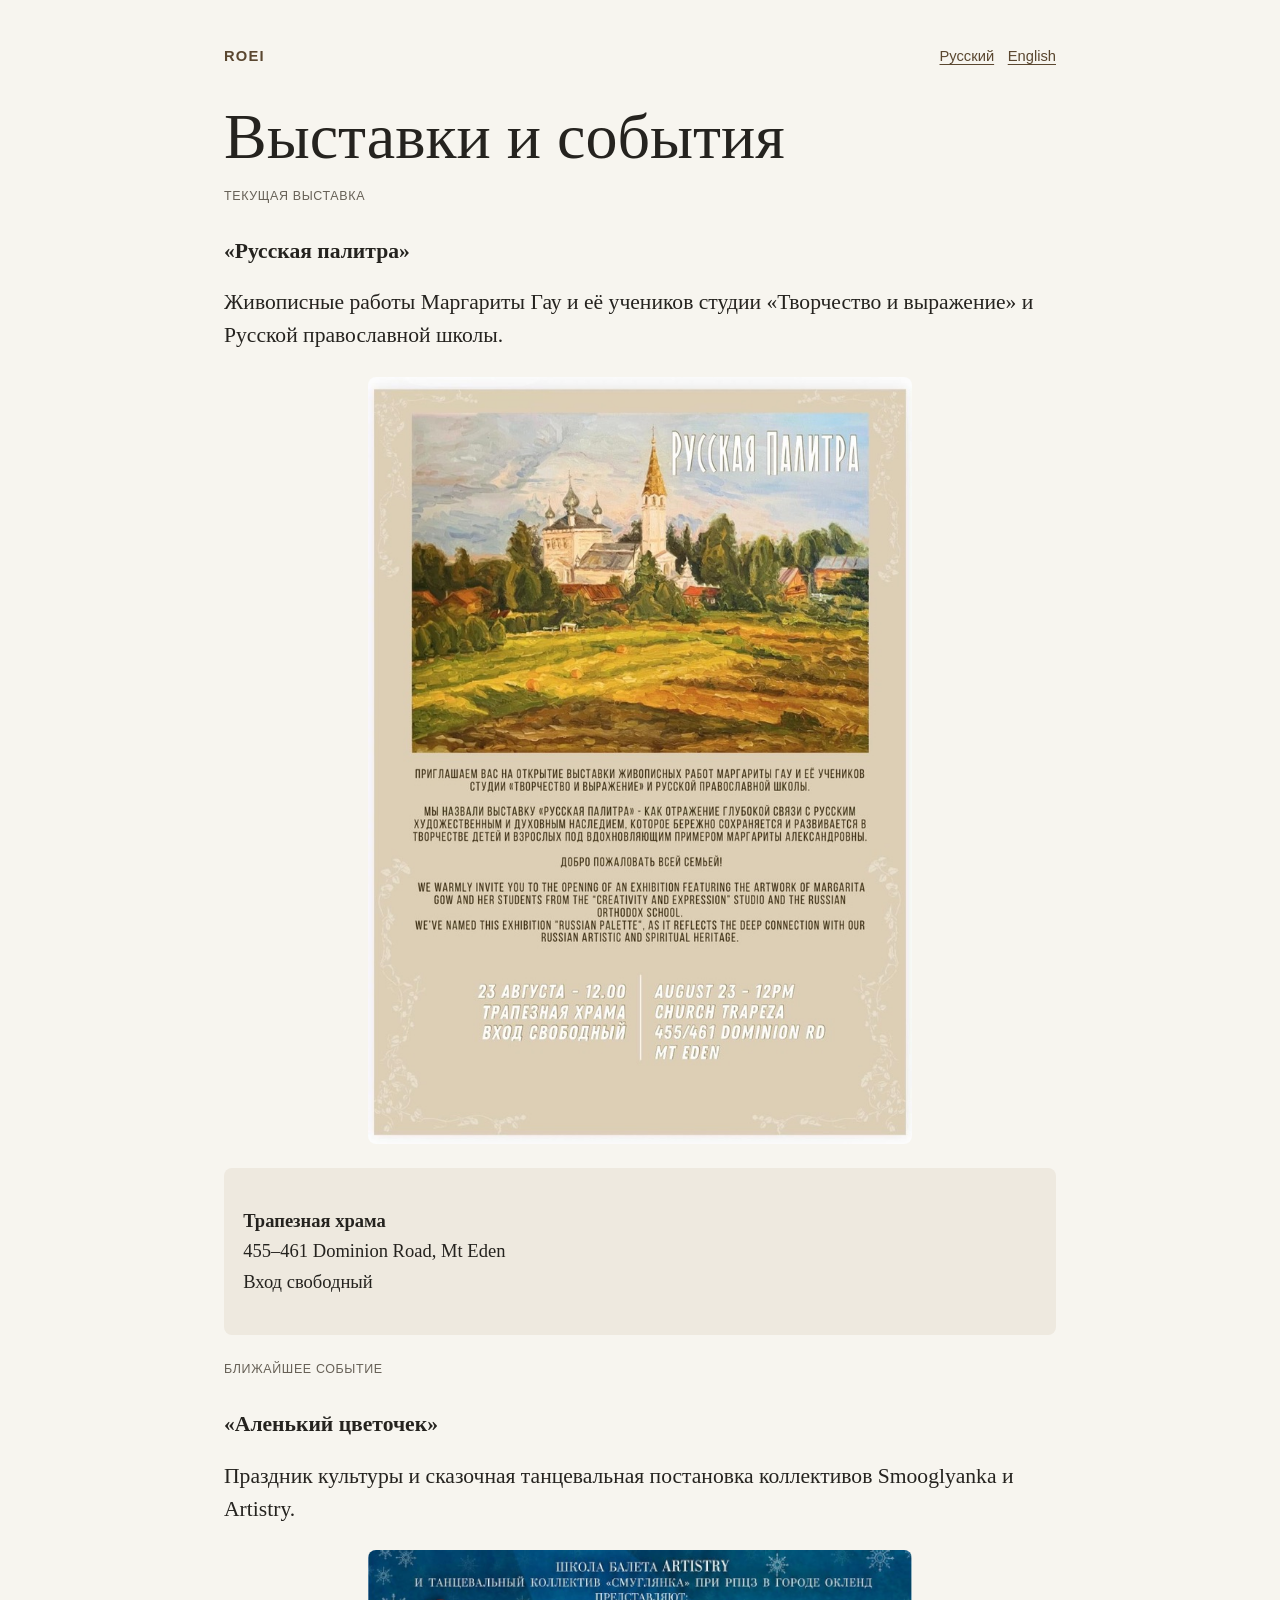
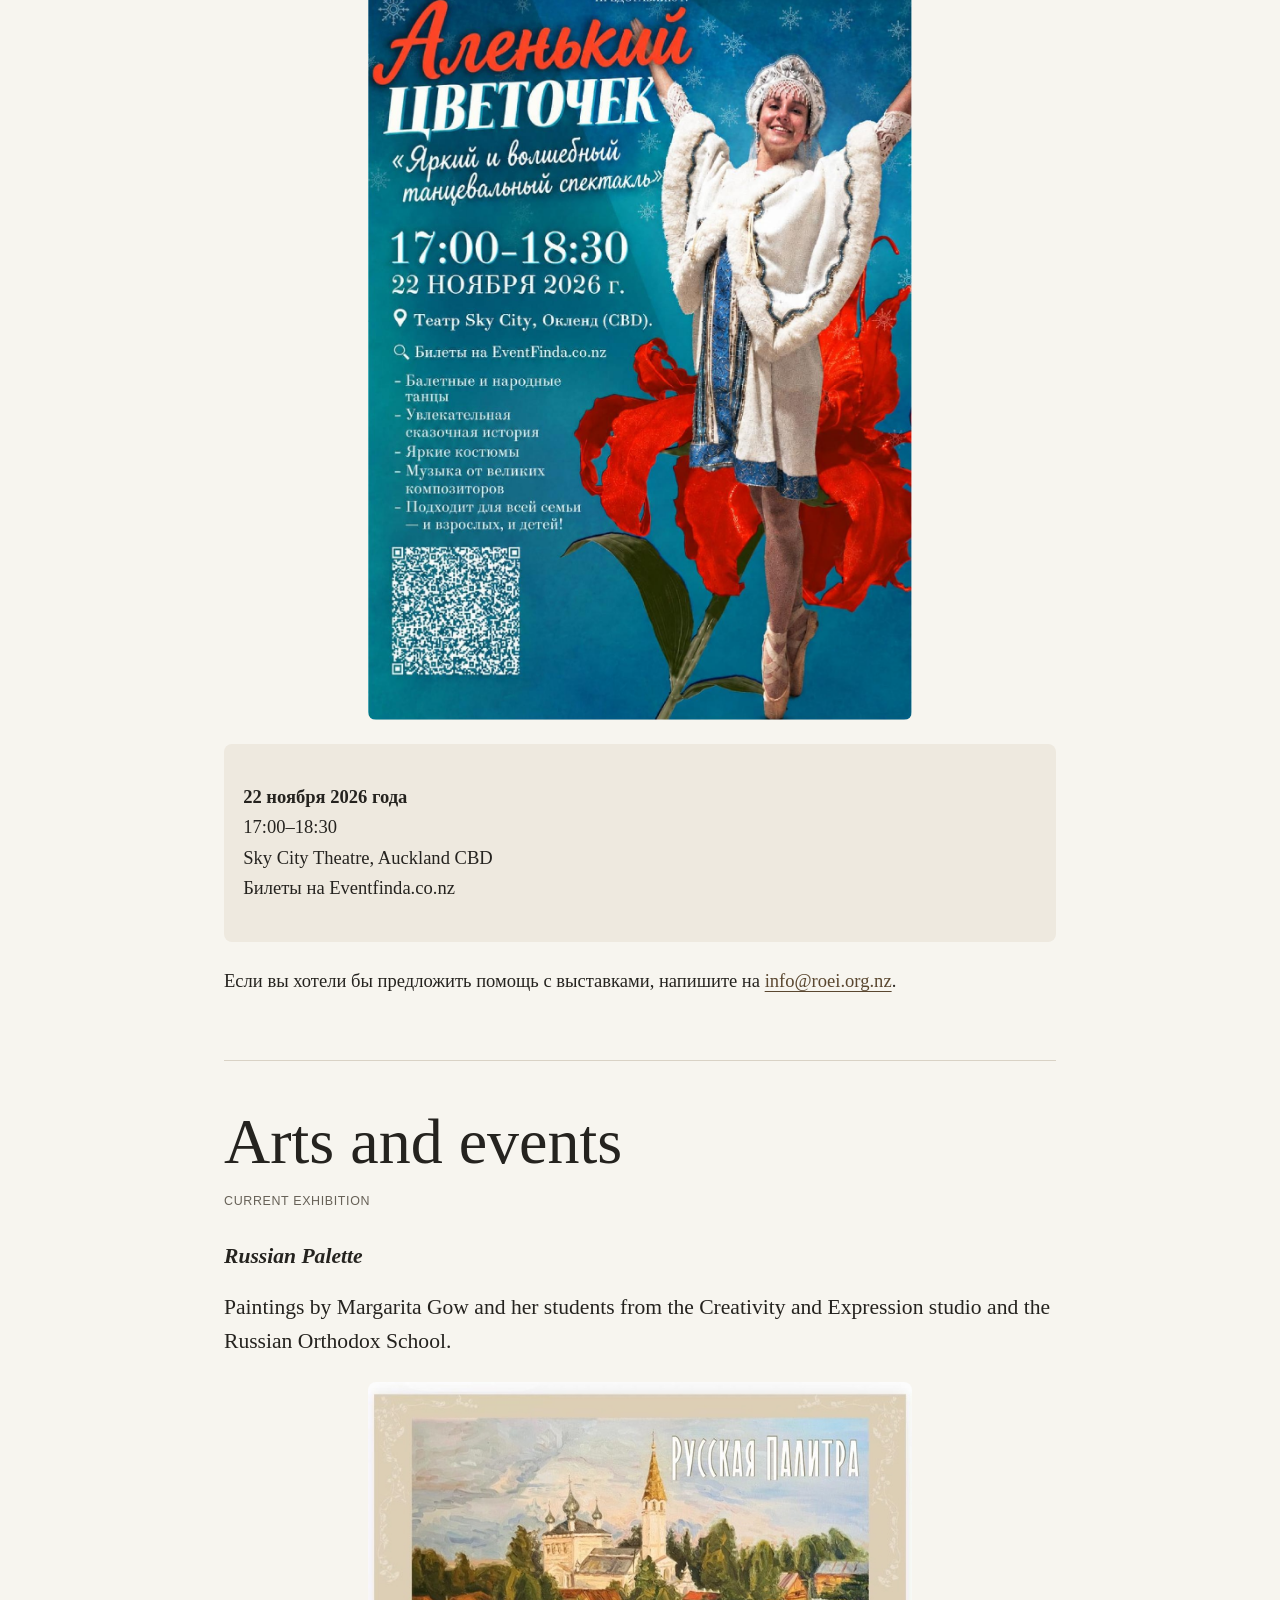
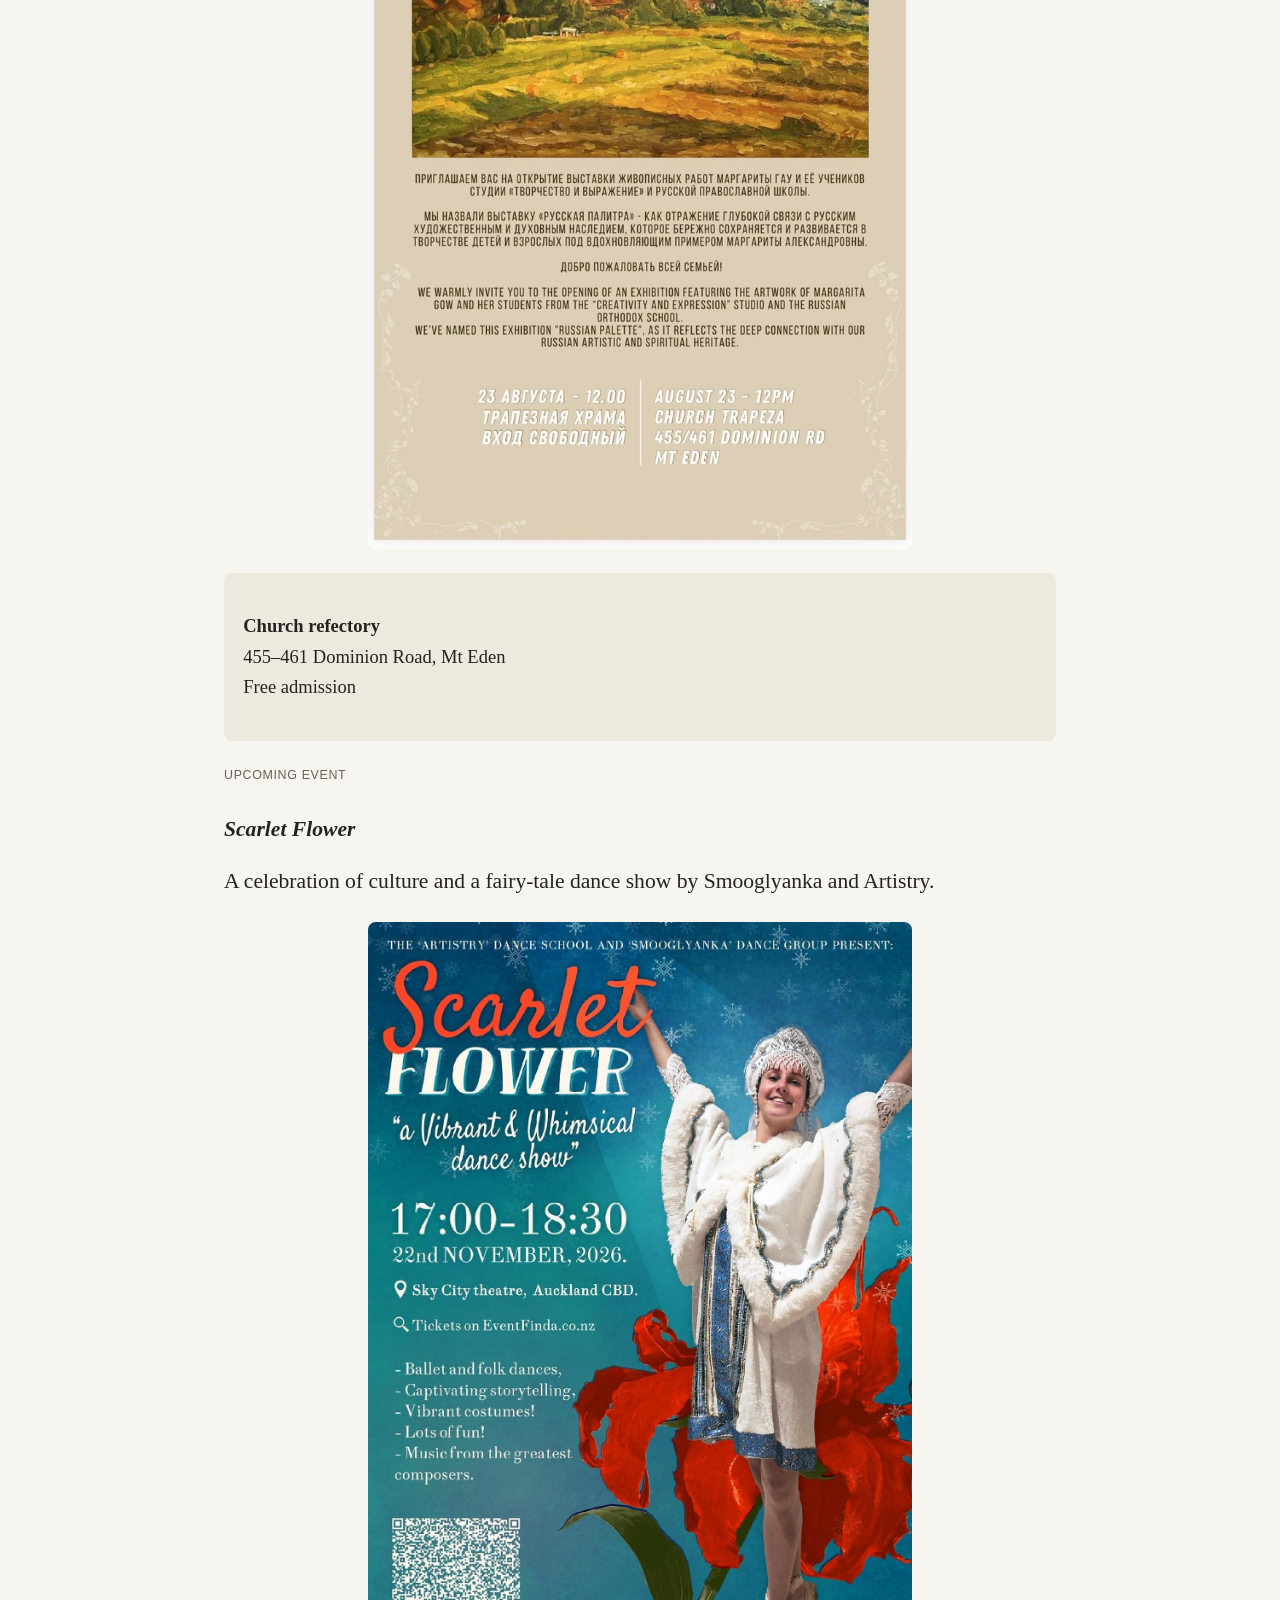
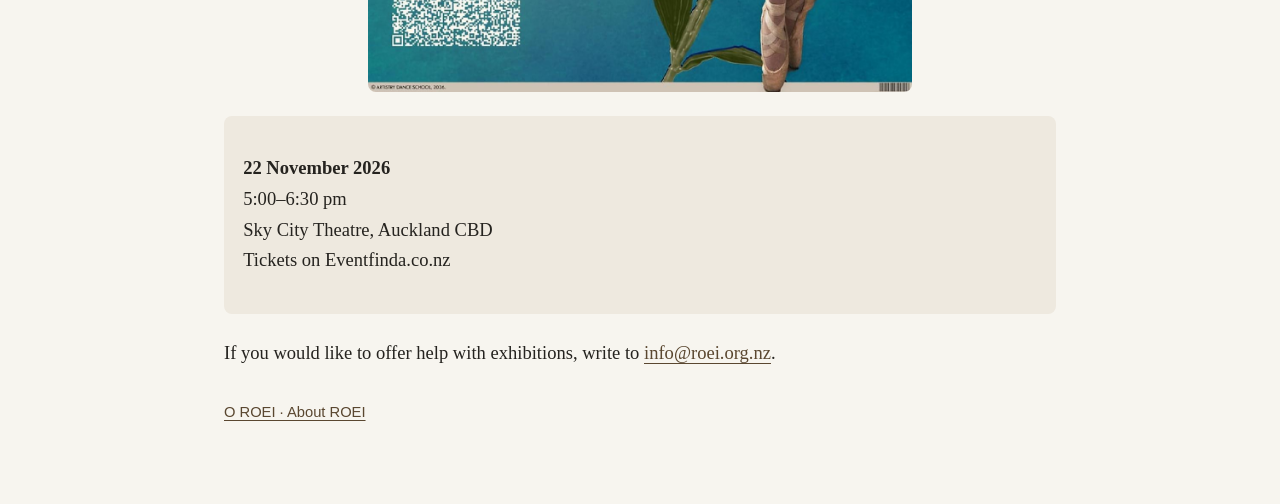
==== commit 311acd69: "Remove poster PDF links" ====
--- a/arts/index.html
+++ b/arts/index.html
@@ -2,7 +2,7 @@
 <html lang="en"><head><meta charset="utf-8"><meta name="viewport" content="width=device-width, initial-scale=1"><meta name="description" content="ROEI arts and cultural notices — выставки и события"><title>Arts and events · ROEI</title><link rel="stylesheet" href="/styles.css?v=b9b348a"></head>
 <body><main>
 <nav aria-label="Page navigation"><a class="home" href="/">ROEI</a><div class="language-links"><a href="#ru" lang="ru">Русский</a><a href="#en">English</a></div></nav>
-<article id="ru" lang="ru"><h1>Выставки и события</h1><section id="russian-palette-ru"><p class="eyebrow">Текущая выставка</p><h2>«Русская палитра»</h2><p class="lede">Живописные работы Маргариты Гау и её учеников студии «Творчество и выражение» и Русской православной школы.</p><img class="event-poster" src="/assets/russian-palette-exhibition.jpg" alt="Афиша выставки «Русская палитра» Маргариты Гау и её учеников"><div class="notice"><p><strong>Трапезная храма</strong><br>455–461 Dominion Road, Mt Eden<br>Вход свободный</p></div></section><section id="scarlet-flower-ru"><p class="eyebrow">Ближайшее событие</p><h2>«Аленький цветочек»</h2><p class="lede">Праздник культуры и сказочная танцевальная постановка коллективов Smooglyanka и Artistry.</p><a href="/assets/flower.pdf"><img class="event-poster" src="/assets/flower-poster.jpg" alt="Русская афиша танцевального спектакля «Аленький цветочек»: 22 ноября 2026 года, 17:00–18:30, Sky City Theatre"></a><div class="notice"><p><strong>22 ноября 2026 года</strong><br>17:00–18:30<br>Sky City Theatre, Auckland CBD<br>Билеты на Eventfinda.co.nz</p></div><p class="meta"><a href="/assets/flower.pdf">Открыть полную русскую афишу в PDF</a></p></section><p>Если вы хотели бы предложить помощь с выставками, напишите на <a href="mailto:info@roei.org.nz">info@roei.org.nz</a>.</p></article>
-<article id="en" lang="en"><h1>Arts and events</h1><section id="russian-palette-en"><p class="eyebrow">Current exhibition</p><h2><em>Russian Palette</em></h2><p class="lede">Paintings by Margarita Gow and her students from the Creativity and Expression studio and the Russian Orthodox School.</p><img class="event-poster" src="/assets/russian-palette-exhibition.jpg" alt="Poster for the Russian Palette exhibition by Margarita Gow and her students"><div class="notice"><p><strong>Church refectory</strong><br>455–461 Dominion Road, Mt Eden<br>Free admission</p></div></section><section id="scarlet-flower-en"><p class="eyebrow">Upcoming event</p><h2><em>Scarlet Flower</em></h2><p class="lede">A celebration of culture and a fairy-tale dance show by Smooglyanka and Artistry.</p><a href="/assets/scarlet-flower.pdf"><img class="event-poster" src="/assets/scarlet-flower-poster.jpg" alt="Scarlet Flower dance-show poster: 22 November 2026, 5:00–6:30 pm, Sky City Theatre"></a><div class="notice"><p><strong>22 November 2026</strong><br>5:00–6:30 pm<br>Sky City Theatre, Auckland CBD<br>Tickets on Eventfinda.co.nz</p></div><p class="meta"><a href="/assets/scarlet-flower.pdf">Open the full poster as a PDF</a></p></section><p>If you would like to offer help with exhibitions, write to <a href="mailto:info@roei.org.nz">info@roei.org.nz</a>.</p></article>
+<article id="ru" lang="ru"><h1>Выставки и события</h1><section id="russian-palette-ru"><p class="eyebrow">Текущая выставка</p><h2>«Русская палитра»</h2><p class="lede">Живописные работы Маргариты Гау и её учеников студии «Творчество и выражение» и Русской православной школы.</p><img class="event-poster" src="/assets/russian-palette-exhibition.jpg" alt="Афиша выставки «Русская палитра» Маргариты Гау и её учеников"><div class="notice"><p><strong>Трапезная храма</strong><br>455–461 Dominion Road, Mt Eden<br>Вход свободный</p></div></section><section id="scarlet-flower-ru"><p class="eyebrow">Ближайшее событие</p><h2>«Аленький цветочек»</h2><p class="lede">Праздник культуры и сказочная танцевальная постановка коллективов Smooglyanka и Artistry.</p><img class="event-poster" src="/assets/flower-poster.jpg" alt="Русская афиша танцевального спектакля «Аленький цветочек»: 22 ноября 2026 года, 17:00–18:30, Sky City Theatre"><div class="notice"><p><strong>22 ноября 2026 года</strong><br>17:00–18:30<br>Sky City Theatre, Auckland CBD<br>Билеты на Eventfinda.co.nz</p></div></section><p>Если вы хотели бы предложить помощь с выставками, напишите на <a href="mailto:info@roei.org.nz">info@roei.org.nz</a>.</p></article>
+<article id="en" lang="en"><h1>Arts and events</h1><section id="russian-palette-en"><p class="eyebrow">Current exhibition</p><h2><em>Russian Palette</em></h2><p class="lede">Paintings by Margarita Gow and her students from the Creativity and Expression studio and the Russian Orthodox School.</p><img class="event-poster" src="/assets/russian-palette-exhibition.jpg" alt="Poster for the Russian Palette exhibition by Margarita Gow and her students"><div class="notice"><p><strong>Church refectory</strong><br>455–461 Dominion Road, Mt Eden<br>Free admission</p></div></section><section id="scarlet-flower-en"><p class="eyebrow">Upcoming event</p><h2><em>Scarlet Flower</em></h2><p class="lede">A celebration of culture and a fairy-tale dance show by Smooglyanka and Artistry.</p><img class="event-poster" src="/assets/scarlet-flower-poster.jpg" alt="Scarlet Flower dance-show poster: 22 November 2026, 5:00–6:30 pm, Sky City Theatre"><div class="notice"><p><strong>22 November 2026</strong><br>5:00–6:30 pm<br>Sky City Theatre, Auckland CBD<br>Tickets on Eventfinda.co.nz</p></div></section><p>If you would like to offer help with exhibitions, write to <a href="mailto:info@roei.org.nz">info@roei.org.nz</a>.</p></article>
 <p class="footer-links"><a href="/info/">О ROEI · About ROEI</a></p>
 </main></body></html>
